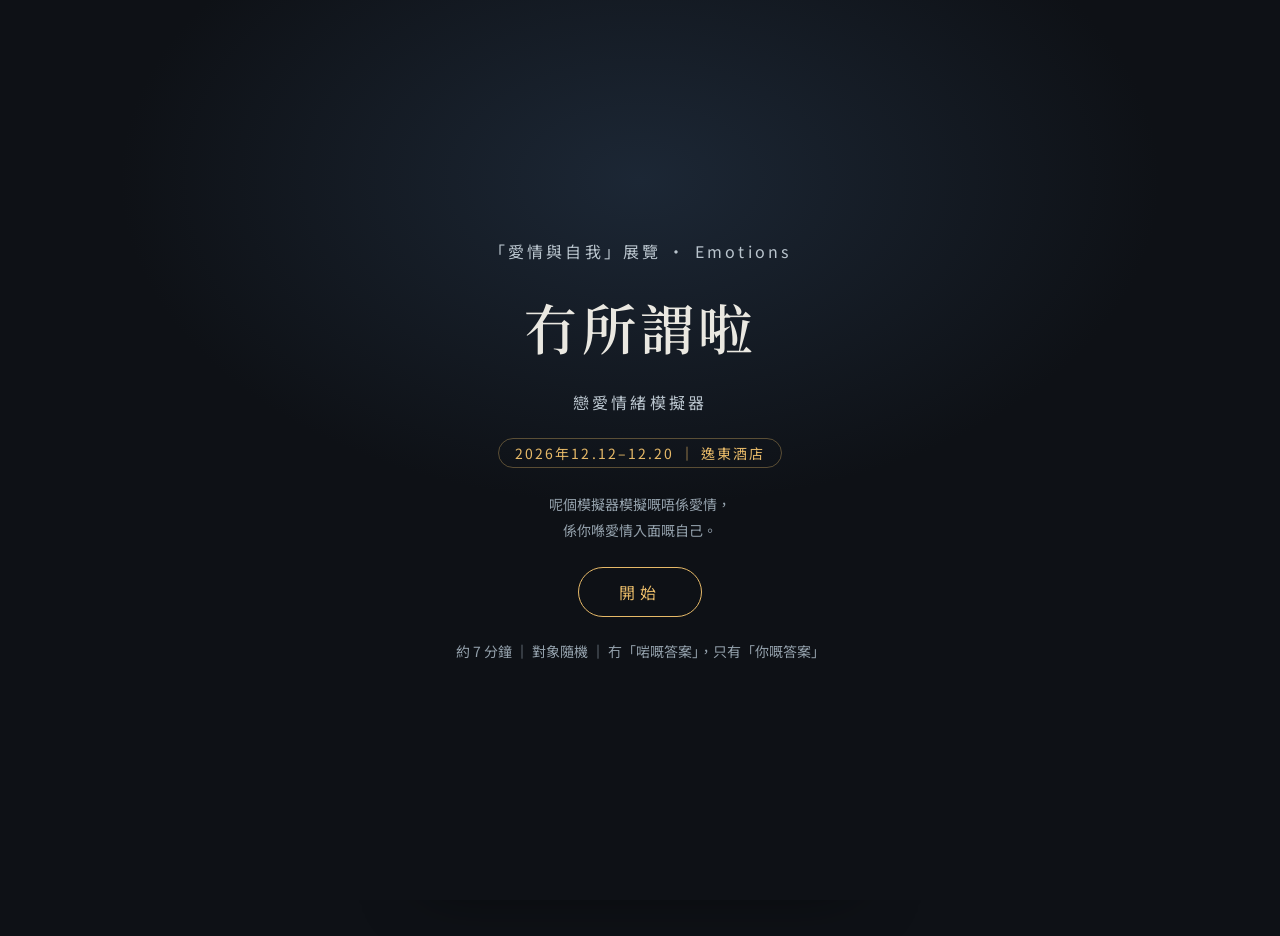
==== index.html @ e7c65af8 "Add files via upload" ====
<!doctype html>
<html lang="zh-HK">
<head>
<meta charset="utf-8">
<meta name="viewport" content="width=device-width, initial-scale=1, viewport-fit=cover">
<meta name="theme-color" content="#0e1116">
<title>冇所謂啦 — 戀愛情緒模擬器</title>

<!-- 字體：Noto Sans HK（對白）+ Noto Serif HK（旁白） -->
<link rel="preconnect" href="https://fonts.googleapis.com">
<link rel="preconnect" href="https://fonts.gstatic.com" crossorigin>
<link href="https://fonts.googleapis.com/css2?family=Noto+Sans+HK:wght@300;400;500;700&family=Noto+Serif+HK:wght@400;600&display=swap" rel="stylesheet">

<style>
/* ============================================================
   第一部分：CSS（負責個樣）
   你想改色、改字體、改泡疹形狀，全部喺呢度。
   ============================================================ */

/* --- 設計代幣：一次過定義全站顏色/字級/間距 --- */
:root{
  /* 深夜香港配色 */
  --color-bg:#0e1116;            /* 頁面最底色（深夜） */
  --color-surface:#151a20;       /* 背景一層 */
  --color-bubble-l:#1e252d;      /* 對方（左）訊息泡 */
  --color-bubble-r:#1f5045;      /* 你（右）訊息泡 */
  --color-text:#eae8e1;          /* 主文字色 */
  --color-text-muted:#93a0ab;     /* 次要文字 */
  --color-nar:#b9c4cd;           /* 旁白色（霧藍） */
  --color-accent:#e6b968;        /* 強調色（晚霞金） */
  --color-divider:#2a323b;

  /* 字級（流動式，手機桌面都啱用）
     注意：clamp() 入面嘅 + 號前後必須有空格，唔係成句會失效！ */
  --text-xs:clamp(0.75rem, 0.7rem + 0.25vw, 0.875rem);
  --text-sm:clamp(0.875rem, 0.8rem + 0.35vw, 1rem);
  --text-base:clamp(1rem, 0.95rem + 0.25vw, 1.125rem);
  --text-lg:clamp(1.125rem, 1rem + 0.75vw, 1.5rem);
  --text-xl:clamp(1.5rem, 1.2rem + 1.25vw, 2.25rem);

  /* 間距（4px系統） */
  --space-1:0.25rem;--space-2:0.5rem;--space-3:0.75rem;--space-4:1rem;
  --space-5:1.25rem;--space-6:1.5rem;--space-8:2rem;--space-10:2.5rem;--space-12:3rem;

  --radius-md:0.5rem;
  --radius-lg:0.75rem;
  --radius-bubble:1.1rem;

  --font-body:'Noto Sans HK','PingFang HK','Microsoft JhengHei',sans-serif;
  --font-nar:'Noto Serif HK','PingFang HK',serif;
}

/* --- 基礎 reset --- */
*,*::before,*::after{box-sizing:border-box;margin:0;padding:0}
html{-webkit-text-size-adjust:100%;text-size-adjust:none;-webkit-font-smoothing:antialiased}
body{
  min-height:100dvh;
  font-family:var(--font-body);
  font-size:var(--text-base);
  color:var(--color-text);
  background:
    radial-gradient(1200px 600px at 50% -10%, #1a2230 0%, transparent 60%),
    var(--color-bg);
}
button{font:inherit;color:inherit;background:none;border:none;cursor:pointer}
:focus-visible{outline:2px solid var(--color-accent);outline-offset:3px;border-radius:4px}
@media (prefers-reduced-motion:reduce){
  *,*::before,*::after{animation-duration:.01ms!important;transition-duration:.01ms!important}
}

/* --- 手機框：手機直上一個chat app嘅感覺，桌面就中間一個「電話」 --- */
#app{
  max-width:430px;margin:0 auto;
  height:100dvh;               /* 固定高度：令對話區自己scroll，唔係成個頁面長 */
  display:flex;flex-direction:column;
  background:var(--color-surface);
}
@media (min-width:520px){
  #app{
    height:92dvh;margin:4dvh auto;border-radius:var(--radius-lg);
    overflow:hidden;box-shadow:0 24px 60px rgba(0,0,0,.5);
    border:1px solid var(--color-divider);
  }
}

/* --- 頂部 bar --- */
#chat-header{
  display:flex;align-items:center;gap:var(--space-3);
  padding:var(--space-3) var(--space-4);
  background:rgba(14,17,22,.85);backdrop-filter:blur(8px);
  border-bottom:1px solid var(--color-divider);
  position:sticky;top:0;z-index:5;
}
#avatar{
  width:38px;height:38px;border-radius:50%;
  background:linear-gradient(135deg,#2a3f55,#1f5045);
  display:flex;align-items:center;justify-content:center;
  font-weight:700;color:var(--color-accent);font-size:var(--text-sm);
}
#who{display:flex;flex-direction:column;line-height:1.3}
#who .name{font-weight:500;font-size:var(--text-sm)}
#who .status{font-size:var(--text-xs);color:var(--color-text-muted)}

/* --- 對話區 --- */
#stage{
  flex:1;min-height:0;   /* min-height:0 係關鍵：俾 flex 子元素真正縮細 + 內部scroll */
  overflow-y:auto;padding:var(--space-4) var(--space-3) var(--space-8);
  display:flex;flex-direction:column;gap:var(--space-3);
  scroll-behavior:smooth;
}

/* 旁白（襯線體、置中、霧藍色） */
.nar{
  font-family:var(--font-nar);
  color:var(--color-nar);
  text-align:center;
  max-width:34ch;margin-inline:auto;
  font-size:var(--text-base);
  line-height:1.9;
  animation:fadeIn .5s ease both;
}
.nar.big{font-size:var(--text-lg);color:var(--color-text);font-weight:600}
.nar.feel{color:var(--color-accent);font-size:var(--text-sm)}

/* 【系統】提示框 */
.sysprompt{
  align-self:center;text-align:center;
  font-size:var(--text-xs);color:var(--color-accent);
  border:1px solid color-mix(in oklab,var(--color-accent) 35%,transparent);
  border-radius:999px;padding:var(--space-1) var(--space-4);
  animation:fadeIn .4s ease both;
}

/* 訊息泡 */
.msg{display:flex;flex-direction:column;max-width:78%;animation:popIn .35s ease both}
.msg.L{align-self:flex-start}
.msg.R{align-self:flex-end;align-items:flex-end}
.msg .name{font-size:var(--text-xs);color:var(--color-text-muted);margin:0 var(--space-2) var(--space-1)}
.msg .bubble{
  padding:var(--space-2) var(--space-3);
  border-radius:var(--radius-bubble);
  font-size:var(--text-base);line-height:1.7;
  white-space:pre-wrap;word-break:break-word;
}
.msg.L .bubble{background:var(--color-bubble-l);border-bottom-left-radius:4px}
.msg.R .bubble{background:var(--color-bubble-r);border-bottom-right-radius:4px}
.msg .meta{font-size:var(--text-xs);color:var(--color-text-muted);margin-top:var(--space-1);padding:0 var(--space-1)}

/* 「輸入中…」動畫（真嘅 <span>，唔係 div） */
.typing{display:flex;gap:5px;padding:var(--space-3) var(--space-4)}
.typing span{width:7px;height:7px;border-radius:50%;background:var(--color-text-muted);animation:blink 1.2s infinite;display:inline-block}
.typing span:nth-child(2){animation-delay:.2s}
.typing span:nth-child(3){animation-delay:.4s}

/* 天氣小徽章 */
.chip{
  align-self:center;display:flex;align-items:center;gap:var(--space-2);
  font-size:var(--text-xs);color:var(--color-text-muted);
  background:rgba(255,255,255,.04);border:1px solid var(--color-divider);
  padding:var(--space-1) var(--space-3);border-radius:999px;
  animation:fadeIn .5s ease both;
}

/* --- 選項按鈕區 --- */
#choicebox{padding:var(--space-3) var(--space-3) calc(var(--space-4) + env(safe-area-inset-bottom));display:flex;flex-direction:column;gap:var(--space-2)}
#choicebox:empty{padding:0}
.opt{
  text-align:left;
  padding:var(--space-3) var(--space-4);
  background:var(--color-surface);
  border:1px solid var(--color-divider);
  border-radius:var(--radius-md);
  font-size:var(--text-sm);line-height:1.6;
  transition:border-color .18s ease,transform .18s ease,background .18s ease;
  animation:fadeIn .35s ease both;
}
.opt:hover{border-color:var(--color-accent);background:rgba(230,185,104,.06)}
.opt:active{transform:scale(.985)}

/* --- 開場畫面 --- */
#title{
  position:fixed;inset:0;z-index:20;
  display:flex;flex-direction:column;align-items:center;justify-content:center;
  gap:var(--space-6);text-align:center;
  background:
    radial-gradient(800px 500px at 50% 20%, #1c2735 0%, transparent 65%),
    var(--color-bg);
  padding:var(--space-8);
  animation:fadeIn .8s ease both;
}
#title h1{
  font-family:var(--font-nar);font-weight:600;
  font-size:clamp(2.2rem,10vw,3.4rem);
  letter-spacing:.08em;color:var(--color-text);
}
#title .sub{color:var(--color-nar);font-size:var(--text-sm);letter-spacing:.2em}
#title .credit{color:var(--color-text-muted);font-size:var(--text-xs);max-width:30ch;line-height:1.8}
#start-btn{
  padding:var(--space-3) var(--space-10);
  border:1px solid var(--color-accent);color:var(--color-accent);
  border-radius:999px;font-size:var(--text-sm);letter-spacing:.3em;
  transition:background .18s ease,color .18s ease;
}
#start-btn:hover{background:var(--color-accent);color:#141009}
#title .hint{color:var(--color-text-muted);font-size:var(--text-xs)}
#title .expo-tag{
  color:var(--color-accent);font-size:var(--text-xs);letter-spacing:.15em;
  border:1px solid color-mix(in oklab,var(--color-accent) 35%,transparent);
  border-radius:999px;padding:var(--space-1) var(--space-4);
}

/* --- 天氣報告畫面 --- */
#report{
  position:fixed;inset:0;z-index:20;overflow-y:auto;
  display:flex;flex-direction:column;align-items:center;
  gap:var(--space-6);text-align:center;padding:var(--space-8) var(--space-6);
  background:
    radial-gradient(700px 500px at 50% 0%, #22303f 0%, transparent 70%),
    var(--color-bg);
  animation:fadeIn .8s ease both;
}
/* 用 margin:auto 做置中：內容細過螢幕時置中，大過螢幕時正常咁scroll（唔會裁頂） */
#report::before,#report::after{content:'';margin-block:auto;flex:0 0 0;}
#report h2{font-family:var(--font-nar);font-size:var(--text-lg);color:var(--color-text);font-weight:600}
#report .grid{display:flex;flex-wrap:wrap;justify-content:center;gap:var(--space-3);max-width:340px}
.wcard{
  display:flex;flex-direction:column;align-items:center;gap:var(--space-1);
  border:1px solid var(--color-divider);border-radius:var(--radius-md);
  padding:var(--space-4) var(--space-6);min-width:130px;
  background:rgba(255,255,255,.03);
}
.wcard .icon{font-size:1.8rem}
.wcard .n{font-family:var(--font-nar);font-size:var(--text-xl);color:var(--color-text)}
.wcard .lab{font-size:var(--text-xs);color:var(--color-text-muted)}
#report .summary{font-family:var(--font-nar);color:var(--color-nar);font-size:var(--text-base);max-width:30ch;line-height:2}
#report .summary .lyric{color:var(--color-accent)}
#report .summary .song{color:var(--color-text-muted);font-size:var(--text-sm);margin-left:var(--space-2);white-space:nowrap}
#report .expo{
  border-top:1px solid var(--color-divider);padding-top:var(--space-4);
  color:var(--color-nar);font-size:var(--text-sm);line-height:2;max-width:32ch;
}
#report .fine{font-size:var(--text-xs);color:var(--color-text-muted);max-width:34ch;line-height:1.8}
#report .row{display:flex;gap:var(--space-3);flex-wrap:wrap;justify-content:center}
#report button{
  padding:var(--space-2) var(--space-6);border-radius:999px;
  border:1px solid var(--color-divider);color:var(--color-text-muted);font-size:var(--text-sm);
  transition:color .18s ease,border-color .18s ease;
}
#report button:hover{color:var(--color-accent);border-color:var(--color-accent)}

/* --- Kay 主題（隨機角色：灰藍+白） --- */
body.kay{
  --color-bg:#0f151d;
  --color-surface:#151d28;
  --color-bubble-l:#1e2937;
  --color-bubble-r:#2f4d6b;
  --color-text:#eef2f7;
  --color-text-muted:#9fb0c0;
  --color-nar:#c5d2e0;
  --color-accent:#9cc4e4;
  --color-divider:#2a3646;
  background:
    radial-gradient(1200px 600px at 50% -10%, #1b2a3e 0%, transparent 60%),
    var(--color-bg);
}
body.kay #chat-header{background:rgba(15,21,29,.85)}
body.kay #avatar{background:linear-gradient(135deg,#33465e,#2f4d6b)}
body.kay .opt:hover{border-color:var(--color-accent);background:rgba(156,196,228,.08)}
body.kay #report{
  background:
    radial-gradient(700px 500px at 50% 0%, #22334a 0%, transparent 70%),
    var(--color-bg);
}
/* Kay 嘅角色總結句：放喺歌詞前 */
#report .summary .kayline{display:block;color:var(--color-nar);margin-bottom:var(--space-2)}


/* Carlos：桃紅 × 黑色，僅在抽中 Carlos 時套用 */
body.carlos{
  --color-bg:#080509;--color-surface:#100a11;
  --color-bubble-l:#381126;--color-bubble-r:#b91e70;
  --color-text:#fff1f8;--color-text-muted:#c89cb4;
  --color-nar:#efb3d1;--color-accent:#ff4da6;
  --color-divider:#4b2039;
  background:radial-gradient(900px 600px at 50% -15%,#4c1232 0%,transparent 65%),#080509;
}
body.carlos #chat-header{background:rgba(13,5,12,.92)}
body.carlos #avatar{background:linear-gradient(135deg,#ff65b8,#7b1048);color:#fff}
body.carlos .opt:hover{border-color:#ff4da6;background:rgba(255,77,166,.12)}
body.carlos #report{background:radial-gradient(700px 500px at 50% 0%,#3a0e29 0%,transparent 70%),#080509}

/* --- 動畫 keyframes --- */
@keyframes fadeIn{from{opacity:0;transform:translateY(6px)}to{opacity:1;transform:none}}
@keyframes popIn{from{opacity:0;transform:translateY(10px) scale(.98)}to{opacity:1;transform:none}}
@keyframes blink{0%,80%,100%{opacity:.25}40%{opacity:1}}
</style>
</head>
<body>

<!-- ============================================================
     第二部分：HTML（頁面骨幹）
     得三個主要元素：頂bar、對話區、選項區。
     之後所有嘢（對白、旁白、選項）都係由 JS 動態加落去。
     ============================================================ -->
<div id="app">
  <header id="chat-header">
    <div id="avatar">C</div>
    <div id="who">
      <span class="name" id="h-name">阿Chak</span>
      <span class="status" id="h-status">上線</span>
    </div>
  </header>
  <main id="stage"></main>
  <div id="choicebox"></div>
</div>

<!-- 開場畫面 -->
<div id="title">
  <div class="sub">「愛情與自我」展覽 · Emotions</div>
  <h1>冇所謂啦</h1>
  <div class="sub">戀愛情緒模擬器</div>
  <div class="expo-tag">2026年12.12–12.20 ｜ 逸東酒店</div>
  <p class="credit">呢個模擬器模擬嘅唔係愛情，<br>係你喺愛情入面嘅自己。</p>
  <button id="start-btn">開始</button>
  <div class="hint">約 7 分鐘 ｜ 對象隨機 ｜ 冇「啱嘅答案」，只有「你嘅答案」</div>
</div>

<script>
/* ============================================================
   第三部分：JavaScript（成個遊戲嘅引擎同劇本）

   想睇明個結構，記住三樣嘢：
   1. 狀態（state）—— 記低你嘅選擇同天氣
   2. 小工具（nar / msg / pick …）—— 負責顯示對白同收集選擇
   3. 角色資料（CHARS）+ 章節函數 —— 阿Chak / Kay / Carlos 三套劇本，
      開波嗰陣隨機抽一個（#kay / #chak / #carlos 可以強制指定，方便測試示範）
   ============================================================ */

/* ---------- 1. 狀態：全遊戲記憶 ---------- */
const state = {
  weather:{ sun:0, fog:0, storm:0, damp:0 }, // 晴/霧/雷/潮
  ch2_reply:null,   // 第2章你覆咗咩（第4章回調用）
  ch2_feel:null,    // 第2章你嘅感受（第4章回調用）
  ch2_send:null,    // 第2章你實際send咗嗰句（第4章原句重播）
  ch4_reply:null,   // 第4章你揀咗刪定send（Kay結局A有條件句）
  ending:null,
};

/* ---------- 2. 角色 ---------- */
const CHARS = {

/* ===== 阿Chak（主線 v1.3）===== */
chak:{
  key:'chak', name:'阿Chak', avatar:'C', theme:null, status:'上線',
  ch0:{
    card:[
      '阿Chak，27，Programmer，住深水埗。',
      '朋友介紹識，傾開先發現大家聽開同一隊band。',
      '已讀不回大師 —— 但會記得你三個禮拜前講過、你自己都唔記得咗嘅小事。',
    ],
  },
  ch1:{
    sys:'23:47 · 第一章',
    scene:['你啱啱沖完涼，攤喺床上面。手機震咗一下。','佢今晚主動send嘢嚟，已經係意料之外。'],
    opener:'你今日點呀？',
    feels:[
      {t:'攰到散：返足九個鐘，老細臨放工先嚟料',v:1},
      {t:'嬲到癲：屋企人嘅事，諗起仲嬲',v:2},
      {t:'個心空空：講唔出點解，就係好寂寞',v:3},
      {t:'其實幾好',v:4},
    ],
    feelName:['攰到散','嬲到癲','個心空空','其實幾好'],
    truth:[
      '其實今日好攰，唔係嗰種瞓一覺就會好返嘅攰',
      '今日嬲到癲，屋企嘅事，而家諗起仲嬲',
      '講唔出點解，就係覺得好寂寞',
      '其實今日幾好，啱啱先醒起要話你知',
    ],
    replies:[
      {t:'講真',v:1},
      {t:'「ok啦 😅」',v:2,send:'ok啦 😅'},
      {t:'「你先啦？你今日點？」',v:3,send:'你先啦？你今日點？'},
      {t:'（react一個emoji）',v:4,send:'😂'},
    ],
    b1:{
      pre:['（阿Chak 輸入中…… 停咗。再輸入中。）','一分鐘後，你手機響 —— 係佢打電話嚟。'],
      phone:['喂？……你把聲好似好攰。','喂？咩事呀？','喂？屋企冇事啩？','喂？咁就好啦，哈哈。'],
      post:['傾咗二十分鐘，冇咩重點。','但你嗰晚瞓得好好。'],
    },
    b2:{
      reply:'ok就好 😊',
      ok:['你冇講大話，只係講得簡單。','有啲嘢唔使長篇大論。'],
      bad:['佢真係信咗。或者假裝信咗。','你分唔出。可能佢都分唔出。'],
    },
    b3:{
      reply:'今日返咗一日工，冇咩特別。你呢？',
      nars:['佢講佢今日嘅嘢，你一路聽。','對話好自然地一直繼續，傾到瞓覺。','只係今晚你自己嗰部份，暫時未講。'],
    },
    b4:{
      reply:'😂😂',
      ok:['你哋簡簡單單咁完咗一日。幾好。'],
      bad:['之後冇再講嘢。','你望住嗰三個笑到喊嘅emoji，唔知點解，有啲失落。'],
    },
  },
  ch2:{
    sys:'一個禮拜後 · 星期六 · 第二章',
    scene:['你哋約咗15:00深水埗出口等。','行下，食下，佢話想帶你去嗰間佢由中學食到而家嘅車仔麵。','14:02。你半個鐘前先執完樣。手機震。'],
    opener:'唔好意思……今日真係去唔到，公司爆咗單大事要留低救火 😔 對唔住',
    feels:[
      {t:'好失望：你期待咗成個禮拜',v:1},
      {t:'鬆一口氣：你其實唔知點解，可能驚真人見面冇嘢傾',v:2},
      {t:'嬲：次次都係咁',v:3},
      {t:'唔sure：分唔清自己咩感覺',v:4},
    ],
    feelName:['好失望','鬆一口氣','嬲','唔sure'],
    truth:[
      '我其實有啲失望。唔係嬲你，係我真係好想見你。',
      '其實我都唔係好想去。我驚真人見面冇嘢傾。',
      '我嬲。唔係嬲你，係嬲啲安排次次都係咁。',
      '我唔知自己想唔想去。但我想話你知，而唔係扮冇事。',
    ],
    replies:[
      {t:'「冇所謂啦 😊 下次先」',v:1,send:'冇所謂啦 😊 下次先'},
      {t:'「發生咩事呀？嚴唔嚴重？」',v:2,send:'發生咩事呀？嚴唔嚴重？'},
      {t:'講出你心入面嗰句',v:3},
      {t:'「咁不如聽日？我聽日得」',v:4,send:'咁不如聽日？我聽日得'},
    ],
    b1:{
      msg:'OK 😅 下次補返',
      pre:['你覆咗個👍。'],
      f2:['對你嚟講，呢句唔係大話 —— 你真係覺得OK。','你哋就咁樣完咗一日。'],
      f4:['你唔知自己想唔想去，所以「冇所謂」講得特別順。'],
      f3:['你覆咗個👍，然後閂咗個chat。','你嘅嬲，連一個字都冇講出口。'],
      f1:['成個下晝你對住天花板，個心有啲空。','佢唔知你失望。','因為你冇講。'],
    },
    b2:{
      pre:['（已讀。兩分鐘後先回。）'],
      msg:'……唔算大事，救緊。今日真係對唔住。',
      post:['你feel到呢句嘢有啲唔完整。','但你揀咗唔追問。'],
      f1:['你嘅失望，留喺你自己度。'],
      f2:['就咁過咗一日。你冇講嘅嘢，你自己知就得。'],
    },
    b3:{
      perFeel:[
        {pre:['（已讀。）','一分鐘。五分鐘。十五分鐘。'],msgs:['對唔住。我都想見你。'],post:['呢十五分鐘好長，但至少嗰句嘢係真嘅。']},
        {pre:['（已讀。）'],msgs:['……多謝你講真話。下次想去先去，唔使勉強。'],post:['原來講咗出口，係咁嘅感覺。']},
        {pre:['（已讀。）'],msgs:['對唔住。我知我嘅時間好難夾。'],post:['你嘅嬲有咗出口。佢接住咗。']},
        {pre:['（已讀。）'],msgs:['唔使即刻決定嘅。想去先去。'],post:['「唔知」講咗出口，都算係一種講真話。']},
      ],
    },
    b4:{
      msg:'好呀聽日！',
      nars:['回得好快。快到你懷疑佢係咪一早諗定今日走唔到。','你想問，但最後冇問。'],
    },
  },
  ch3:{
    sys:'三個禮拜後 · 星期三 23:15 · 第三章',
    scene:['你哋見咗兩次面。','第二次，你哋去咗西環海旁。傾得好地地。佢送你入閘嗰下，捉住咗你手踭，又鬆開。','之後嗰個禮拜，佢回覆由「即刻」變返做「三個鐘」。','星期三，23:15。手機震。'],
    opener:'有樣嘢想講好耐。我覺得我哋咁樣相處好舒服。不如……唔使咁快定義我哋係咩關係，ok ma？',
    feels:[
      {t:'心寒：你想要嘅唔係咁',v:1},
      {t:'舒服：唔使交戲，啱啱好',v:2},
      {t:'混亂：你想要啲咩，你自己都唔知',v:3},
      {t:'解脫：終於有人講咗出口',v:4},
    ],
    feelName:['心寒','舒服','混亂','解脫'],
    want:[
      '我唔係好想要「唔定義」。我想要嘅係認真、清清楚楚嗰種。',
      '我都覺得咁樣比較舒服。不過想話你知：舒服，唔代表我唔重視。',
      '我仲未諗清楚自己想要咩。但我想同你一齊慢慢諗。',
      '多謝你講咗出口。我其實都覺得咁樣啱啱好。',
    ],
    replies:[
      {t:'「ok呀 😊」',v:1,send:'ok呀 😊'},
      {t:'講出你想要咩',v:2},
      {t:'「俾我諗一諗，聽日覆你」',v:3,send:'俾我諗一諗，聽日覆你'},
      {t:'「你講咩呀 😂 我邊有諗過呢啲」',v:4,send:'你講咩呀 😂 我邊有諗過呢啲'},
    ],
    b1:{
      msg:'😊😊',
      ok:['你哋繼續「咁樣」。','而家有咗共識：唔定義，唔代表唔重視。'],
      bad:['就咁完咗個topic。你哋繼續「咁樣」——','只係你嗰邊嘅答案，同你心入面嗰個，未必係同一個。'],
    },
    b2:{
      pre:'（輸入中…… 停咗。又輸入中。又停咗。）',
      perFeel:[
        {msgs:['我驚我俾唔到你想要嘅嘢。','但好彩你肯同我講。'],post:['呢句嘢未必代表有下文，但佢係真嘅。']},
        {msgs:['我都係。舒服，但唔代表隨便。'],post:['你哋講嘅係同一個意思，只不過呢次講咗出口。']},
        {msgs:['好呀，慢慢嚟，唔急。'],post:['「未諗清楚」講咗出口，原來唔使尷尬。']},
        {msgs:['😊 咁我放心。'],post:['兩個人都想咁樣。講咗出口，先知。']},
      ],
    },
    b3:{
      msg:'好，慢慢諗，唔急。',
      nars:['你諗咗成個禮拜。','有一日你可能會發現：','你諗緊嘅，唔止係佢。'],
    },
    b4:{
      msg:'😂 好啦好啦',
      pre:'然後佢轉咗話題。',
      ok:['你笑住咁講，因為你真係唔想呢個topic繼續落去。','佢get到。'],
      bad:['個topic就咁跳咗。','你哋心照。'],
    },
  },
  ch4:{
    intro:['你係阿Chak。','返返去嗰個星期六。14:02。','俾你睇下，你嗰日冇講出口嘅嘢。'],
    truth:[
      '公司冇爆單大事。',
      '係阿嫲朝早入咗醫院。你朝九晚十一，醫院同公司兩邊走。',
      '你唔想話佢知。親人嘅嘢，一講就要解釋、就要俾人擔心。',
      '你打：「對唔住今日去唔到」。打咗，睇下，del咗。打咗，又del咗。',
      '你最後send咗「公司爆咗單大嘅」。',
      '因為工作嘅藉口，最唔使解釋。',
    ],
    replay:{
      r1:['你望住「冇所謂啦 😊」呢四隻字。','你鬆一口氣 —— 佢冇嬲。','但你又有一種古怪嘅空虛：','原來你咁辛苦，都可以「冇所謂」。'],
      r2:['你望住「發生咩事呀？」','你打咗「阿嫲入咗醫院」。望咗一陣。del咗。','你覆「唔算大事」。'],
      r3:[
        ['你望住「我真係好想見你」。','你喺醫院走廊企咗好耐。','呢句嘢，係你成個禮拜入面，','唯一一個令你唔覺得攰嘅嘢。'],
        ['你望住「我都唔係好想去」。','你鬆一口氣 —— 佢冇嬲你咁諗。','你仲有啲慚愧：原來佢都驚。'],
        ['你望住「我嬲」。','你唔係嬲佢嬲到而家。','係嬲自己，點解要用工作做藉口。'],
        ['你望住「我唔知自己想唔想去」。','原來一句「唔知」，','都可以俾人咁大空間。'],
      ],
      r4:['你望住「不如聽日？」','你諗：未知聽日阿嫲掂唔掂。','你覆「好呀」。','然後開始諗，聽日點樣再講一次大話。'],
    },
    backSys:'【而家，返返嚟。你仍然係阿Chak。今晚】',
    tonight:[
      '阿嫲情況穩定咗。你望住同佢個chat，打咗一行字：「嗰日……唔係公司嘅事。」',
      '你個手指停咗喺send上面。',
      '知道你有苦衷，唔代表佢之前嘅失望唔成立；',
      '亦都唔代表，佢一定要繼續。',
      '呢個係佢會面對嘅嘢。但你揀幾多，係你嘅事。',
      '（呢個選擇唔計入你嘅天氣報告，只係一面鏡）',
    ],
    choices:[
      {t:'Del咗佢：「佢唔使知道。而家唔使。」',v:1},
      {t:'Send咗：「嗰日唔係公司嘅事。遲啲話你知。」',v:2,send:'嗰日唔係公司嘅事。遲啲話你知。'},
      {t:'Send咗：「嗰日係我阿嫲入咗醫院。我而家喺醫院走廊等緊。」',v:3,send:'嗰日係我阿嫲入咗醫院。我而家喺醫院走廊等緊。'},
    ],
    d1:['你鎖屏。','你冇講嘅嘢唔會消失，佢會喺度等。','等你下一日、下一個月，或者下一次繃唔住嗰日。'],
    d2:{pre:['你send咗。','好快後悔，但又有一種輕咗嘅感覺。','「遲啲話你知」呢五隻字，係你今日講過最真嘅一句。'],msg:'唔急。你OK嗎？',post:['你望住呢三隻字，唔知點解，眼濕濕。']},
    d3:{pre:['你send咗。然後閉埋眼等。'],msg:'而家好返啲未？',post:['冇質問，冇「點解你頭先呃我」。','你哋就咁，由呢句嘢開始，講返嗰一日。']},
  },
  ch5:{
    sys:'一個月後 · 中環碼頭 · 傍晚 · 最終章',
    scene:['佢約你出嚟「傾下嘢」。','海風好大。佢望住隻船，唔係望住你。'],
    choices:[
      {t:'「我想試下認真一齊。唔係因為啱啱好，係因為我想。」',v:'A',send:'我想試下認真一齊。唔係因為啱啱好，係因為我想。'},
      {t:'「我想要嘅相處節奏，同你而家可以俾嘅唔同。我想喺呢度停。」',v:'B',send:'我想要嘅相處節奏，同你而家可以俾嘅唔同。我想喺呢度停。'},
      {t:'「而家咁樣幾好。」',v:'C',send:'而家咁樣幾好。'},
      {t:'「我暫時唔想開始一段關係，想留返啲時間俾自己。」',v:'D',send:'我暫時唔想開始一段關係，想留返啲時間俾自己。'},
    ],
    endings:{
      A:{msgs:['……我都想。','你知唔知，你頭先嗰句，係我識你以嚟，聽過你最真嘅一句。'],nars:['拍拖唔係童話。','係兩個唔識講嘢嘅人，慢慢學識講。','你哋一齊嘅第一個月已經有交嗌 —— 為咗「你頭先點解已讀不回」。','但呢一次，你哋講嘅，全部係真話。']},
      B:{nars:['你喺碼頭望住佢行遠。','唔係每段相遇都要有結局。','有啲人出現，係為咗話你知：你想被人點樣對待。','手機震，係friend問你去唔去唱K。','你覆：「去。」','雨停咗。']},
      C:{nars:['你哋繼續「咁樣」。','呢個係你哋兩個都OK嘅答案 —— 至少，今晚係。','有啲關係唔使即刻有結論。','佢會停留幾耐，冇人知，包括你。']},
      D:{nars:['你一個人搭咗程天星小輪。','對岸啲燈好靚。你影咗張相，冇send俾任何人。','就咁save喺相簿。','你發現你冇後悔。','唔開始，都可以係一個完整嘅答案。']},
    },
  },
  reportExtra:null,
},

/* ===== Kay（隨機角色：過度解讀型空服員）===== */
kay:{
  key:'kay', name:'Kay', avatar:'K', theme:'kay', status:'上線',
  ch0:{
    card:[
      'Kay，28，空姐。',
      'Online嘅時候有message就一定秒覆 —— 但你一個「ok」，佢可以諗半個鐘，驚自己係咪講錯嘢。',
      '佢嘅生活係不停咁 Landing 同 Take off。',
      '你嘅身邊，係佢唯一想降落嘅地方。',
    ],
  },
  ch1:{
    sys:'23:47 · 第一章',
    scene:['你啱啱沖完涼，攤喺床度。手機震咗一下。佢而家喺台北 Layover。'],
    opener:'你今日點呀？（我啱啱先到酒店 🏨 你唔使即刻覆㗎，早啲唞）',
    feels:[
      {t:'攰到散：由朝企到黑，老細臨收工先嚟搵嘢搞',v:1},
      {t:'嬲到癲：屋企人又係咁，講極都唔聽，諗起都火起',v:2},
      {t:'個心好空：講唔出點解，就係覺得好寂寞',v:3},
      {t:'其實幾好',v:4},
    ],
    feelName:['攰到散','嬲到癲','個心好空','其實幾好'],
    truth:[
      '其實今日好攰，唔係嗰種瞓一覺就好返嘅攰',
      '今日嬲到癲，屋企嘅事，而家諗起仲嬲',
      '講唔出點解，今日個心好似空咗一塊咁',
      '其實今日幾好，啱啱先諗起要話你知',
    ],
    replies:[
      {t:'講真',v:1},
      {t:'「ok 啦 😅」',v:2,send:'ok 啦 😅'},
      {t:'「你先啦？飛台北攰唔攰？」',v:3,send:'你先啦？飛台北攰唔攰？'},
      {t:'（send一個emoji）',v:4,send:'😂'},
    ],
    b1:{
      pre:['（佢輸入中…… 停咗。再輸入中。）','一分鐘後，你手機響 —— 係佢打嚟。'],
      phone:'喂，聽你把聲就知你唔妥……',
      post:[],
    },
    b2:{
      pre:['佢見到嗰個「😅」會諗好耐，','輸入中又消失，最後只敢回 ——'],
      reply:'Ok 就好 😊',
      ok:['你冇講大話。簡單，都幾好。'],
      bad:['你知佢諗咗好耐先覆呢三隻字 —— 佢可能唔想overthink你隻「😅」，所以寧願信。','你嘅「唔OK」，冇人知。'],
    },
    b3:{
      nars:['佢會講台北夜市、講啲客幾難頂。你一路聽。','佢嘅世界咁大，你嘅「今日」，暫時未講。'],
    },
    b4:{
      reply:'😂😂 早啲唞',
      ok:['你冇講大話。簡單，都幾好。'],
      bad:['之後冇再講嘢。','你望住嗰三個emoji，有啲失落 —— 佢連你「唔OK」，都當你OK。'],
    },
  },
  ch2:{
    sys:'一個禮拜後 · 星期六 · 第二章',
    scene:['你哋約咗 15:00。難得佢有個「grounded 嘅 weekend」—— 唔使飛。','你已經換好衫，準備出門。'],
    opener:'對唔住呀……台北呢邊班機 Delay 咗，我仲喺機場等緊，今晚趕唔返嚟見你 😔 真係好對唔住。',
    feels:[
      {t:'好失望：期待咗成個禮拜，連衫都襯好晒',v:1},
      {t:'鬆一口氣：其實今日狀態麻麻，唔見反而仲放鬆',v:2},
      {t:'嬲：已經唔係第一次，佢份工好似大過天',v:3},
      {t:'唔sure：慣咗，已經唔知自己仲有冇感覺',v:4},
    ],
    feelName:['好失望','鬆一口氣','嬲','唔sure'],
    truth:[
      '我其實有啲失望。唔係嬲你，係我真係好想見你。',
      '其實我都唔係好想出街。或者係天意，等大家唞下。',
      '我係有啲嬲。唔係嬲 Delay，係嬲次次都係咁，好似永遠等唔到你咁。',
      '我唔知點反應。好似已經習慣咗被放飛機咁。',
    ],
    replies:[
      {t:'「冇所謂啦 😊 下次先」',v:1,send:'冇所謂啦 😊 下次先'},
      {t:'「發生咩事呀？嚴唔嚴重？」',v:2,send:'發生咩事呀？嚴唔嚴重？'},
      {t:'講出你心入面嗰句',v:3},
      {t:'「咁聽日呢？我聽日都得」',v:4,send:'咁聽日呢？我聽日都得'},
    ],
    b1:{
      msg:'下次補返你 😊',
      pre:['佢會覺得你真係「冇所謂」。','心入面反而會 overthink：「佢係咪已經唔在乎我？」'],
      /* Kay版：呢個分支四個感受都係【霧+1】——照角色劇本 */
    },
    b2:{
      pre:['（已讀。兩分鐘後先回。）'],
      msg:'……唔算大事，delay啫。',
      post:['你覺得有啲事情發生。','但你揀咗唔追問。'],
    },
    b3:{
      pre:['（已讀。好耐。）'],
      msg:'對唔住，我都好想見你。我而家喺候機室，望住張我地合照好想喊。',
      post:['呢句嘢遲到，但真。'],
    },
    b4:{
      msg:'好呀聽日！我landing就嚟。',
      nars:[],
    },
  },
  ch3:{
    sys:'三個禮拜後 · 星期三深夜 · 第三章',
    scene:['你哋見多咗兩次面。','星期三深夜，佢啱啱飛完長途返香港。','手機震。'],
    opener:'我諗咗好耐。我成日飛，你嘅goodnight我成日要隔成日先覆到。我驚你覺得我好似網友咁……我又唔知你做緊乜。不如……我哋繼續做朋友？',
    feels:[
      {t:'心傷：你想要嘅唔係咁，覺得佢想玩玩下，或者想退縮',v:1},
      {t:'舒服：唔使交戲，咁樣啱啱好',v:2},
      {t:'混亂：唔知佢係想放棄，定係想保護呢段關係',v:3},
      {t:'解脫：終於有人講咗出口',v:4},
    ],
    feelName:['心傷','舒服','混亂','解脫'],
    want:[
      '我唔係好想要「做朋友」。我想要嘅係戀人嗰種。如果係可以俾機會我，幾難夾我都會試。',
      '我都覺得咁樣最舒服。',
      '我仲未諗清楚自己想要咩。但我唔想就咁停喺度。',
      '多謝你講咗出口。其實我都覺得咁樣最好。',
    ],
    replies:[
      {t:'「ok呀 😊」',v:1,send:'ok呀 😊'},
      {t:'講出你想要咩',v:2},
      {t:'「俾我諗一諗，聽日覆你」',v:3,send:'俾我諗一諗，聽日覆你'},
      {t:'「你講咩呀 😂 我邊有諗過呢啲」',v:4,send:'你講咩呀 😂 我邊有諗過呢啲'},
    ],
    b1:{
      msg:'😊',
      ok:['你哋繼續「咁樣」。','唔定義，唔代表唔重視。'],
      bad:['就咁完咗個topic。你哋繼續「咁樣」——','只係你嗰邊嘅答案，同你心入面嗰個，未必係同一個。'],
    },
    b2:{
      pre:'（輸入中…… 停咗。又輸入中。又停咗。）',
      msg:'……多謝你講真話。你唔係網友。你係我landing嘅原因。',
      post:['呢句嘢唔完美。但係真。'],
    },
    b3:{
      msg:'好，慢慢諗，唔急。',
      nars:[],
    },
    b4:{
      msg:'😂 好啦好啦',
      ok:[],
      bad:[],
    },
  },
  ch4:{
    intro:['而家，掉返轉。你係 Kay。','返返去嗰個星期六。','俾你睇下，你嗰日冇講出口嘅嘢。','台北桃園機場。'],
    truth:[
      '班機真係 Delay 咗，但你冇講嘅係——',
      '嗰日你喺機場廁所喊咗好耐。',
      '唔係因為 Delay，係因為你覺得好無力。',
      '你喺飛機上面照顧咗幾百個人，但落咗機，你連想見一個人都做唔到。',
      '你驚佢會覺得你煩，所以你覆咗句「對唔住」。',
    ],
    replay:{
      r1:['你望住「冇所謂啦 😊」。','你鬆一口氣 —— 佢冇嬲。','然後你諗：我喊緊，都覆「下次補返你 😊」。','原來我連自己嘅失落，都排喺佢嘅情緒後面。'],
      r2:['你望住「發生咩事呀？」','你打「我喺酒店房喊」。望咗一陣。del咗。','你覆「冇事，delay啫」。'],
      r3:null,
      r4:['你望住「不如聽日？」','你覆「好呀，我landing就嚟」。','然後你開始諗：聽日見面嗰陣，點樣先唔會一見到佢就喊出嚟。'],
    },
    backSys:'【而家，返返嚟。你仍然係Kay。今晚】',
    tonight:[
      '你望住同佢個 chat，打咗一行字：「嗰日我其實喺機場喊咗好耐，我覺得自己好似冇咗根咁。」',
      '你個手指停咗喺 send 上面。',
      '你係全機最好笑容嘅空服 —— 但「唔開心」呢三隻字，冇降落嘅地方。',
      '（呢個選擇唔計入你嘅天氣報告，只係一面鏡）',
    ],
    choices:[
      {t:'Del 咗佢：「唔好俾壓力人，自己消化啦。」',v:1},
      {t:'Send 咗：「嗰晚唔係因為 delay。遲啲話你知。」',v:2,send:'嗰晚唔係因為 delay。遲啲話你知。'},
      {t:'Send 咗：「嗰晚我喺酒店房喊。唔係 delay。係我突然諗起，我以爲我已經習慣一直漂泊，但原來我仲會期待有一個可以一落地就接住我嘅人。」',v:3,send:'嗰晚我喺酒店房喊。唔係 delay。係我突然諗起，我以爲我已經習慣一直漂泊，但原來我仲會期待有一個可以一落地就接住我嘅人。'},
    ],
    d1:['你鎖屏。','你冇講嘅嘢唔會消失，佢會喺度等。','等你下一個layover，下一次再爆煲嗰晚。'],
    d2:{pre:['你send咗。'],msg:'唔急。你OK嗎？',post:['你望住呢三隻字，唔知點解，個心一直狂跳。']},
    d3:{pre:['你send咗。然後閉埋眼等。'],msg:'而家好返啲未？',post:['冇質問，冇「點解你頭先收我線」。','你哋就咁，由呢句嘢開始，講返嗰一晚。']},
  },
  ch5:{
    sys:'一個月後 · 中環碼頭 · 傍晚 · 最終章',
    scene:['佢約你出嚟「傾下嘢」。','佢今日冇飛，特登調咗更見你。','海風好大。佢望住隻船，唔係望住你。'],
    choices:[
      {t:'「我想試下認真一齊。雖然你成日飛，但我願意等。」',v:'A',send:'我想試下認真一齊。雖然你成日飛，但我願意等。'},
      {t:'「我發現我接受唔到呢種節奏。我想停喺度。」',v:'B',send:'我發現我接受唔到呢種節奏。我想停喺度。'},
      {t:'「而家咁樣幾好。」',v:'C',send:'而家咁樣幾好。'},
      {t:'「我都係想留返啲時間俾自己。」',v:'D',send:'我都係想留返啲時間俾自己。'},
    ],
    endings:{
      A:{msgs:['……我都想。仲有 —— 我每次landing，第一個通知嘅，永遠都想係你。'],nars:['拍拖唔係童話。','係兩個唔識講嘢嘅人，慢慢學識講。','你哋一齊嘅第一個月，佢喺一萬米高空學識咗一句嘢：','「我唔OK。」','落咗地，講俾你聽。']},
      B:{nars:['你喺碼頭望住佢行遠。','唔係每段相遇都要有結局。','有啲人出現，係為咗話你知：你想成為人哋降落嘅地方，都要識得自己起飛。','手機震，係佢喺機場send嘅：「起飛喇。照顧自己 🌏」','雨停咗。']},
      C:{nars:['你哋繼續「咁樣」。','唔係冇諗過將來，係你哋講明咗：而家仲未需要答案。','佢繼續飛，你繼續等佢landing。有日你哋可能會再傾。','有啲關係唔使即刻有結論。呢個係你哋兩個都揀咗嘅答案。']},
      D:{nars:['你一個人搭咗程天星小輪。','對岸啲燈好靚。你影咗張相，冇send俾任何人。','就咁save喺相簿。','你發現你冇後悔。','唔開始，都可以係一個完整嘅答案。']},
    },
    /* 結局A條件句：如果你第4章揀咗Del咗 */
    aCond:'（佢講呢句嘅時候，佢唔知你收埋過嘢。你自己知。）',
    reminder:'（記住：理解佢嘅苦衷，唔等於你有責任承受失約，或者繼續呢段關係。）',
  },
  reportExtra:{
    storm:'你以為專業嘅微笑可以解決一切，但其實你心入面嗰場雨，一直都冇停過。',
    fog:'你哋之間隔住咗成萬呎高空嘅雲層。如果你唔講真話，佢永遠都降落唔到喺你心入面。',
    sun:'原來最遠嘅距離唔係台北同香港，而係我企喺你面前，但你唔敢講你唔開心。',
  },
},
/* ===== Carlos（補償型金融男）===== */
carlos:{"key": "carlos", "name": "Carlos", "avatar": "L", "theme": "carlos", "status": "Online", "ch0": {"card": ["Carlos，29，金融，中環人。", "Schedule 排到密麻麻 —— 但你隨口提過一次嘅餐廳，佢記到而家。", "唔識示愛。但識 book 枱、識 call 車、識安排晒一切。"]}, "ch1": {"sys": "23:47 · 第一章", "scene": ["你啱沖完涼，攤喺床度。手機震咗一下。", "Carlos send 嘢嚟 —— 你成日都諗，佢點解可以咁好，自己好似冇點被佢需要過。"], "opener": "你鍾唔鍾意我 lunchtime 買俾你嗰杯 strawberry matcha latte？我見你 ig like 咗好多間。btw 我 book 咗聽日晚餐——你上禮拜話想試嗰間 😏", "feels": [{"t": "攰到散：返足九個鐘，加埋同事陰啲陰啲俾說話自己聽", "v": 1}, {"t": "嬲到癲：又同屋企人嘈，諗起仲嬲", "v": 2}, {"t": "個心空空：明明身邊有家人朋友，但都覺得好孤獨", "v": 3}, {"t": "其實幾好", "v": 4}], "feelName": ["攰到散", "嬲到癲", "個心空空", "其實幾好"], "truth": ["其實今日好攰，唔係嗰種瞓一覺就好返嘅攰", "今日嬲到癲，屋企嘅事，而家諗起仲嬲", "講唔出點解，但今日個心好空……", "今日係遇到好多好事嘅一日，啱啱先打算話你知！"], "replies": [{"t": "講真", "v": 1}, {"t": "「ok 啦 ~~」", "v": 2, "send": "ok 啦 ~~"}, {"t": "「你先啦？你今日點啊？攰唔攰啊？」", "v": 3, "send": "你先啦？你今日點啊？攰唔攰啊？"}, {"t": "（send 一個可愛 sticker）", "v": 4, "send": "🥰"}], "b1": {"pre": ["（佢輸入中…… 停咗。再輸入中。）"], "phone": ["咁今晚早啲休息啦，聽日我安排好晒。", "屋企嘅事真係難搞……你想講我聽。", "我唔知點幫你，但我喺度。", "咁就好！聽日晚餐見。"], "post": ["佢努力想回應你，但總係習慣先諗點樣幫你搞掂。"]}, "b2": {"reply": "ok 就夠。聽日見 😘", "ok": ["你冇講大話。簡單，都幾好。"], "bad": ["佢真係信咗。或者信咗佢想信嗰部分。", "你嘅「唔 OK」，冇人知。"]}, "b3": {"reply": "今日都係客、會議、個市，忙到暈。你呢？", "nars": ["佢講佢中環嘅一日：客、會議、個市。你一路聽。", "佢問返「你呢？」嘅時候，你已經覺得眼瞓。", "你嗰 part，暫時未講。"]}, "b4": {"reply": "😘😘 See u tmr", "ok": ["簡單，都幾好。"], "bad": ["之後冇再講嘢。你望住個 chat，有啲失落 —— 佢連你「唔 OK」都當你 OK。"]}}, "ch2": {"sys": "一個禮拜後 · 星期六 · 第二章", "scene": ["你哋約咗 19:00 —— 佢 book 咗嗰間「你話想試」嘅餐廳。", "18:02。手機震。"], "opener": "對唔住……client 個飯局真係甩唔到身 😔 唔好意思", "afterOpener": ["五分鐘後，門鐘響。", "係佢訂嘅外賣 —— 係你之前上網見到有人推介嗰間小店，仲有張手寫卡片：「聽日補返。」", "你嘅失落，被一份外賣截住咗。", "或者 —— 被推遲咗。"], "feels": [{"t": "好失望：你期待咗成個禮拜", "v": 1}, {"t": "鬆一口氣：你其實唔知點解，可能驚真人見面唔知點開口傾 deep 啲", "v": 2}, {"t": "嬲：次次都係咁，物質根本彌補唔到", "v": 3}, {"t": "唔 sure：分唔清自己咩感覺", "v": 4}], "feelName": ["好失望", "鬆一口氣", "嬲", "唔 sure"], "truth": ["我其實有啲唔開心。唔係嬲你，只係我真係好想見你。不過你忙先啦！", "其實我都唔係一定要去。我驚真人見面冇嘢傾。", "你忙先啦！就係唔知點解次次都係咁，我覺得我哋離得好遠。", "Ummm…好啦，再覆返你。"], "replies": [{"t": "「冇所謂啦 😊 下次先，記得忙完要休息啊！」", "v": 1, "send": "冇所謂啦 😊 下次先，記得忙完要休息啊！"}, {"t": "「發生咩事呀？嚴唔嚴重？」", "v": 2, "send": "發生咩事呀？嚴唔嚴重？"}, {"t": "講出你心入面嗰句", "v": 3}, {"t": "「咁聽日見？」", "v": 4, "send": "咁聽日見？"}], "b1": {"msg": "OK 😅 聽日補返你", "pre": [], "f2": ["你真係覺得 OK。"], "f4": ["你唔知自己想唔想去，所以「好啦」講得格外順。"], "f3": ["物質根本彌補唔到，但你冇講出口。"], "f1": ["你一個人食嗰份外賣。佢唔知你失望 —— 佢以為外賣送到＝處理咗。"]}, "b2": {"pre": ["（已讀。兩分鐘後先回。）"], "msg": "……唔算大事。聽日再補返場 date 俾你。", "post": ["你嗅到呢句嘢有啲唔完整。", "但你揀咗唔追問 —— 佢都「補償」咗，追落去好似好唔識做。"]}, "b3": {"pre": ["（已讀。好耐。）"], "msg": "……對唔住。我都想見你。唔係用外賣嗰種。", "post": ["呢句嘢冇秒覆，但係真心話。"]}, "b4": {"msg": "好呀聽日！", "nars": ["覆得好快。快到你懷疑佢係咪一早諗定今日會甩底。"]}}, "ch3": {"sys": "三個禮拜後 · 星期三 23:15 · 第三章", "scene": ["你哋見咗兩次面。", "第二次，佢安排晒成個下晝 —— 你一次都冇拎過個銀包出嚟。", "但你開始發現：你唔知佢「今日點呀」嘅答案。", "星期三，23:15。手機震。"], "opener": "有樣嘢想講。我發現自己應承你嘅事好似越嚟越做唔好。但我真係想繼續見你、同你一齊開心。不如……我哋分開先？我唔想見到你失望。", "feels": [{"t": "煩憂：你想要嘅唔係咁，點解依段關係會變成咁", "v": 1}, {"t": "舒服：唔使交戲，啱啱好", "v": 2}, {"t": "混亂：你想要啲咩，你自己都唔知", "v": 3}, {"t": "解脫：終於有人講咗出口", "v": 4}], "feelName": ["煩憂", "舒服", "混亂", "解脫"], "want": ["其實我唔需要你喺呢段關係一直顧慮我…我想要嘅係我哋兩個都因為彼此而變得幸福。", "分開…分開都好。不過想話你知，分開，唔代表我有討厭過你。", "我唔想…點解…我唔知啊…可唔可以見多一次面先再決定？", "多謝你講咗出口。我其實都覺得咁樣比較好。"], "replies": [{"t": "「ok 呀 😊」", "v": 1, "send": "ok 呀 😊"}, {"t": "講出你想要咩", "v": 2}, {"t": "「俾我諗一諗，聽日覆你」", "v": 3, "send": "俾我諗一諗，聽日覆你"}, {"t": "「你講咩呀 😂 你係咪 OT O 到傻咗」", "v": 4, "send": "你講咩呀 😂 你係咪 OT O 到傻咗"}], "b1": {"msg": "😊", "ok": ["你哋分開咗，但偶爾諗起對方都會問候彼此，分享有趣嘅小事。"], "bad": ["就咁默認結束咗依段關係。", "只係你嗰邊嘅答案，同你心入面嗰個，未必係同一個。"]}, "b2": {"pre": "（輸入中…… 停咗。又輸入中。又停咗。）", "msg": "……好。我盡量試吓。", "post": ["「盡量」唔係「好」。", "但由佢願意嘗試，已經行前咗一大步。"]}, "b3": {"msg": "好，慢慢諗，唔急。", "nars": []}, "b4": {"msg": "Okok, all the best!", "ok": [], "bad": []}}, "ch4": {"intro": ["而家，掉返轉。你係 Carlos。", "返返去嗰個星期六。", "俾你睇下，你嗰日冇講出口嘅嘢。"], "truth": ["公司冇 client 飯局。", "係你朝早交嘅 report 出咗大錯，俾上頭當住成條 team 鬧咗十五分鐘。", "你入行五年，冇試過咁「唔掂」。", "你唔想話佢知。你由細到大都係咁：唔掂嘅嘢，自己執返掂，唔可以俾人見到。", "你打「對唔住今晚去唔到，公司有啲事」。打咗，睇下，del 咗。又打，又 del 咗。", "你最後 send 咗「client 飯局」—— 工作嘅藉口，最唔使解釋。", "然後你即刻訂咗外賣送上佢度。", "因為除咗「安排好一切」，你唔識點表達內心。"], "replay": {"r1": ["你望住「冇所謂啦 😊」。", "你鬆一口氣 —— 佢冇嬲。", "然後你諗：原來我「唔掂」，都可以被一份外賣帶過。"], "r2": ["你望住「發生咩事呀？」", "你打「report 出錯，俾人鏟到上天花板」。望咗一陣。刪咗。", "你覆「唔算大件事」。"], "r3": [["你望住對方坦白嘅失望，第一次覺得外賣唔可以代替一個解釋。"], ["原來佢都驚見面，你開始明白彼此都有講唔出口嘅嘢。"], ["你望住佢話你哋離得好遠，唔知點樣先可以真正行近。"], ["佢話「再覆返你」，你唔敢追問。"]], "r4": ["你望住「咁聽日見？」", "你覆「好呀」。", "然後你開始諗：聽日之前，點樣收拾好心情。你好驚一見到佢就忍唔住，忍唔住俾佢知自己唔夠好。"]}, "backSys": "【而家，返返嚟。你仍然係 Carlos。今晚】", "tonight": ["你望住同佢個 chat，打咗一行字：「嗰晚……唔係 client 嘅事。」", "你個手指停咗喺 send 上面。", "你諗返起呢排嘅 book 枱、外賣、安排 —— 你第一次問自己：", "付出咁多，係愛佢，定係唔敢俾佢見到「唔掂」嘅你？", "（呢個選擇唔計入天氣報告，只係一面鏡）"], "choices": [{"t": "Del 咗佢：「佢唔使知道我依一面。我搞得掂。」", "v": 1}, {"t": "Send 咗：「嗰晚其實我冇去到個局。遲啲話你知。」", "v": 2, "send": "嗰晚其實我冇去到個局。遲啲話你知。"}, {"t": "Send 咗：「嗰晚我俾人鏟到上天花板。我驚你覺得我冇能力…」", "v": 3, "send": "嗰晚我俾人鏟到上天花板。我驚你覺得我冇能力…"}], "d1": ["你熄咗機。你冇講嘅嘢唔會消失，佢會一直積埋積埋。"], "d2": {"pre": ["你 send 咗。"], "msg": "唔急。你 OK 嗎？", "post": ["你望住呢三隻字，唔知點解，眼濕濕。"]}, "d3": {"pre": ["你 send 咗。"], "msg": "你 OK 嗎？…我唔係問緊你嗰單嘢。我係問緊你。", "post": ["冇質問，冇「點解你頭先呃我」。", "你哋就咁，由呢句嘢開始，講返嗰一晚。"]}}, "ch5": {"sys": "一個月後 · 中環碼頭 · 傍晚 · 最終章", "scene": ["佢約你出嚟「飲杯嘢」。", "海風好大。佢望住隻船，唔係望住你。"], "opening": ["我唔係想問你「我哋而家算咩」。", "我想知 —— 你想要啲咩？"], "choices": [{"t": "「我想你放低做完美男友嘅執念，我同你一齊唔係因為你處處周到，而係因為你係你。」", "v": "A", "send": "我想你放低做完美男友嘅執念，我同你一齊唔係因為你處處周到，而係因為你係你。"}, {"t": "「我想要兩個人坦誠相對，同你而家可以俾嘅唔同。我想喺呢度停。」", "v": "B", "send": "我想要兩個人坦誠相對，同你而家可以俾嘅唔同。我想喺呢度停。"}, {"t": "「我暫時唔想繼續經營關係，想留返啲時間俾自己。」", "v": "D", "send": "我暫時唔想繼續經營關係，想留返啲時間俾自己。"}], "endings": {"A": {"msgs": ["……我都想。多謝你，我……愛你。"], "nars": ["拍拖唔係童話。係兩個人慢慢磨合、了解對方、相信對方、接住對方。", "之後嘅一個月，你哋出少咗出去食，但多咗傾日常大小事，靜靜哋陪喺對方身邊。"]}, "B": {"nars": ["你喺碼頭望住佢行遠。", "唔係每段相遇都要有結局。", "有啲人出現，係為了話你知：你想要嘅唔止係「被安排好」。", "手機震，係佢 send 嘅最後一個 message：「近排雨季，記得帶遮。Take care.」", "你望住，笑咗一下。雨停咗。"]}, "D": {"nars": ["你一個人搭咗程天星小輪。", "對岸啲燈好靚。你影咗張相，冇 send 俾任何人。", "就咁 save 喺相簿。", "你發現你冇後悔。", "唔繼續，都可以係一個完整嘅答案。"]}}, "aCond": "（佢講呢句嘅時候，佢唔知你收埋過嘢。你自己知。）", "reminder": "（記住：理解佢嘅苦衷，唔等於你有責任承受失約，或者繼續呢段關係。）"}, "reportExtra": null},

};

let C = null; // 今次抽中嘅角色

/* ---------- 3. 小工具 ---------- */
const $  = s => document.querySelector(s);
const stage = $('#stage'), choicebox = $('#choicebox');
const sleep = ms => new Promise(r=>setTimeout(r,ms));
function scrollDown(){ stage.scrollTop = stage.scrollHeight; }
function el(cls){ const e=document.createElement('div'); e.className=cls; return e; }

/* 旁白（系統會自動等一陣，俾人睇完先） */
async function nar(text, cls=''){
  const d = el('nar '+cls); d.textContent = text;
  stage.append(d); scrollDown(); await sleep(600); return d;
}

/* 【系統】提示 */
async function sys(text){
  const d = el('sysprompt'); d.textContent = text;
  stage.append(d); scrollDown(); await sleep(500);
}

/* 對方「輸入中…」 */
async function typing(){
  const w = el('msg L');
  const t = el('typing');
  for(let i=0;i<3;i++){ const s=document.createElement('span'); t.append(s); }
  w.append(t); stage.append(w); scrollDown();
  await sleep(650 + Math.random()*550);
  w.remove();
}

/* 訊息泡：side='L'對方 / 'R'你；name可選（第4章用） */
async function msg(side, text, name=null){
  if(side==='L') await typing();
  else await sleep(250);
  const w = el('msg '+side);
  if(name){ const n=el('name'); n.textContent=name; w.append(n); }
  const b = el('bubble'); b.textContent = text; w.append(b);
  const m = el('meta'); m.textContent = timeNow(); w.append(m);
  stage.append(w); scrollDown(); await sleep(400);
}
function timeNow(){
  const d = new Date();
  return String(d.getHours()).padStart(2,'0')+':'+String(d.getMinutes()).padStart(2,'0');
}

/* 天氣徽章 + 記分 */
async function weather(kind){
  state.weather[kind]++;
  const label = {sun:'晴 +1',fog:'霧 +1',storm:'雷雨 +1',damp:'潮濕 +1'}[kind];
  const icon  = {sun:'☀️',fog:'🌫️',storm:'⛈️',damp:'💧'}[kind];
  const c = el('chip'); c.textContent = icon+' '+label;
  stage.append(c); scrollDown(); await sleep(700);
}

/* 選項：pick('問題',[{t:'按鈕字',v:'值',send:'真係send出去嘅字'}], {side:'L', name:'Kay（你）'})
   揀完會自動清空按鈕區，傳返個值俾你。
   side/name 係第4章用：扮佢嗰陣，你send嘅嘢要走左邊。 */
function pick(prompt, options, cfg={}){
  return new Promise(async resolve=>{
    if(prompt) await sys(prompt);
    for(const o of options){
      const b = document.createElement('button');
      b.className='opt'; b.textContent=o.t;
      b.onclick = async ()=>{
        choicebox.innerHTML='';
        if(o.send) await msg(cfg.side||'R', o.send, cfg.name||null);
        resolve(o.v);
      };
      choicebox.append(b);
    }
    scrollDown();
  });
}

/* 「繼續」掣：俾玩家自己控制閱讀節奏（章節之間用） */
function cont(label='繼續 →'){
  return new Promise(resolve=>{
    const b = document.createElement('button');
    b.className='opt cont'; b.textContent=label;
    b.onclick = ()=>{ b.remove(); resolve(); };
    choicebox.append(b); scrollDown();
  });
}

/* 頂部bar改名（第4章視角反轉用） */
function setHeader(name, status){
  $('#h-name').textContent = name;
  $('#h-status').textContent = status;
}

/* ---------- 4. 章節劇本 ----------
   每一章都係：旁白 → 對白 → 感受選擇 → 回應選擇 → 結果（按感受變）
   兩個角色共用同一套流程，字全部由 C（CHARS入面嘅角色）話事。
   --------------------------------------------------------------- */

async function ch0_intro(){
  await nar('前世五百次回眸，先換來今生嘅擦肩而過。','big');
  await nar('但之後嗰一切，唔係緣份。');
  await nar('係選擇。','big');
  await sleep(300);
  await sys('【佢係——】');
  for(const n of C.ch0.card) await nar(n);
  await sys('【由今晚開始，你哋嘅故事，由你揀】');
  await nar('記住：呢個遊戲冇「啱嘅答案」。');
  await nar('只有「你嘅答案」。');
}

async function ch1(){
  await sys(C.ch1.sys);
  for(const n of C.ch1.scene) await nar(n);
  await msg('L', C.ch1.opener);

  /* —— 感受選擇 —— */
  const feel = await pick('【今晚嘅你，其實——】', C.ch1.feels);
  await nar('（你心入面：'+C.ch1.feelName[feel-1]+'）','feel');

  /* —— 回應選擇：①「講真」嘅字會按你頭先嘅感受變 —— */
  const truth = C.ch1.truth[feel-1];
  const replies = C.ch1.replies.map(o => o.v===1 ? {...o, send:truth} : o);
  const reply = await pick('【你覆——】', replies);

  /* —— 結果（按感受分支） —— */
  const B = C.ch1;
  if(reply===1){
    for(const n of B.b1.pre) await nar(n);
    const ph = Array.isArray(B.b1.phone) ? B.b1.phone[feel-1] : B.b1.phone;
    await msg('L', ph);
    for(const n of B.b1.post) await nar(n);
    await weather('sun');
  }
  else if(reply===2){
    if(B.b2.pre) for(const n of B.b2.pre) await nar(n);
    await msg('L', B.b2.reply);
    if(feel===4){
      for(const n of B.b2.ok) await nar(n);
      await weather('sun');
    }else{
      for(const n of B.b2.bad) await nar(n);
      if(feel===2){ await weather('fog'); await weather('storm'); }
      else await weather('fog');
    }
  }
  else if(reply===3){
    if(B.b3.reply) await msg('L', B.b3.reply);
    for(const n of B.b3.nars) await nar(n);
    await weather('damp');
  }
  else{
    await msg('L', B.b4.reply);
    if(feel===4){
      for(const n of B.b4.ok) await nar(n);
      await weather('sun');
    }else{
      for(const n of B.b4.bad) await nar(n);
      await weather('fog');
    }
  }
}

async function ch2(){
  await sys(C.ch2.sys);
  for(const n of C.ch2.scene) await nar(n);
  await msg('L', C.ch2.opener);
  if(C.ch2.afterOpener){for(const n of C.ch2.afterOpener) await nar(n);}
  else {await nar('你望住個mon。');await nar('期待咗成個禮拜嘅嘢，原來可以一個訊息就冇咗。');}

  const feel = await pick('【呢一刻，你——】', C.ch2.feels);
  await nar('（你心入面：'+C.ch2.feelName[feel-1]+'）','feel');
  state.ch2_feel = feel; // 記低，第4章回調要用

  /* 「講真」嘅字會按你頭先嘅感受變 —— 咁先至真係「講出你自己嗰句」 */
  const truth2 = C.ch2.truth[feel-1];
  const opts = C.ch2.replies.map(o => ({...o, send: o.v===3 ? truth2 : o.send}));
  const reply = await pick('【你覆——】', opts);
  state.ch2_reply = reply;      // 記低，第4章要回調
  state.ch2_send = opts[reply-1].send; // 記低實際send咗嗰句，第4章原句重播

  /* —— 結果（按感受分支） —— */
  const B = C.ch2;
  if(reply===3){ /* 講出心入面嗰句 */
    if(B.b3.perFeel){ /* 阿Chak：按感受四個版本 */
      const b = B.b3.perFeel[feel-1];
      for(const n of b.pre) await nar(n);
      for(const m of b.msgs) await msg('L', m);
      for(const n of b.post) await nar(n);
    }else{ /* Kay：一句過 */
      for(const n of B.b3.pre) await nar(n);
      await msg('L', B.b3.msg);
      for(const n of B.b3.post) await nar(n);
    }
    await weather('sun');
  }
  else if(reply===1){ /* 「冇所謂啦」 */
    await msg('L', B.b1.msg);
    for(const n of B.b1.pre) await nar(n);
    if(C.key==='kay'){ /* Kay版：四個感受都係霧（照角色劇本） */
      await weather('fog');
    }
    else if(feel===2){
      for(const n of B.b1.f2) await nar(n);
      await weather('sun');
    }
    else if(feel===4){
      for(const n of B.b1.f4) await nar(n);
      await weather('damp');
    }
    else if(feel===3){
      for(const n of B.b1.f3) await nar(n);
      await weather('fog'); await weather('storm');
    }
    else{
      for(const n of B.b1.f1) await nar(n);
      await weather('fog');
    }
  }
  else if(reply===2){ /* 問發生咩事 */
    for(const n of B.b2.pre) await nar(n);
    await msg('L', B.b2.msg);
    for(const n of B.b2.post) await nar(n);
    if(feel===2){ if(B.b2.f2) for(const n of B.b2.f2) await nar(n); await weather('sun'); }
    else if(feel===4){ await weather('damp'); }
    else if(feel===3){ if(B.b2.f1) for(const n of B.b2.f1) await nar(n); await weather('fog'); await weather('storm'); }
    else{
      if(B.b2.f1) for(const n of B.b2.f1) await nar(n);
      await weather('fog');
    }
  }
  else{ /* 約第二次 */
    await msg('L', B.b4.msg);
    for(const n of B.b4.nars) await nar(n);
    if(feel===2){ await weather('sun'); }
    else if(feel===4){ await weather('damp'); }
    else if(feel===3){ await weather('fog'); await weather('storm'); }
    else{ await weather('fog'); }
  }
}

async function ch3(){
  await sys(C.ch3.sys);
  for(const n of C.ch3.scene) await nar(n);
  await msg('L', C.ch3.opener);

  const feel = await pick('【你望住呢句嘢——】', C.ch3.feels);
  await nar('（你心入面：'+C.ch3.feelName[feel-1]+'）','feel');

  /* 「講出你想要咩」同樣按感受變 —— 唔會叫你send一句唔係你心聲嘅嘢 */
  const want = C.ch3.want[feel-1];
  const opts = C.ch3.replies.map(o => ({...o, send: o.v===2 ? want : o.send}));
  const reply = await pick('【你覆——】', opts);

  const B = C.ch3;
  if(reply===1){
    await msg('L', B.b1.msg);
    if(feel===2){
      for(const n of B.b1.ok) await nar(n);
      await weather('sun');
    }else{
      for(const n of B.b1.bad) await nar(n);
      await weather('fog');
    }
  }
  else if(reply===2){
    await nar(B.b2.pre);
    if(B.b2.perFeel){ /* 阿Chak：按感受四個版本 */
      const b = B.b2.perFeel[feel-1];
      for(const m of b.msgs) await msg('L', m);
      for(const n of b.post) await nar(n);
    }else{ /* Kay：一句過 */
      await msg('L', B.b2.msg);
      for(const n of B.b2.post) await nar(n);
    }
    await weather('sun');
  }
  else if(reply===3){
    await msg('L', B.b3.msg);
    for(const n of B.b3.nars) await nar(n);
    await weather('damp');
  }
  else{
    await msg('L', B.b4.msg);
    if(B.b4.pre) await nar(B.b4.pre);
    if(feel===4){
      for(const n of B.b4.ok) await nar(n);
      await weather('sun');
    }else{
      for(const n of B.b4.bad) await nar(n);
      await weather('fog');
    }
  }
}

async function ch4(){
  await sys('視角反轉 · 第四章');
  setHeader(C.name+'（你）', '而家，你係'+C.name);
  await nar('而家，掉返轉。','big');
  for(const n of C.ch4.intro) await nar(n);
  await sleep(400);
  for(const n of C.ch4.truth) await nar(n);
  await sleep(400);

  await nar('然後，佢覆咗——');
  /* —— 回調：重播玩家第2章嘅實際send字（原句） —— */
  const r = state.ch2_reply;
  const f = state.ch2_feel;
  await msg('R', state.ch2_send, '佢');
  const RP = C.ch4.replay;
  if(r===1){ for(const n of RP.r1) await nar(n); }
  else if(r===2){ for(const n of RP.r2) await nar(n); }
  else if(r===3){
    if(RP.r3) for(const n of RP.r3[f-1]) await nar(n); /* 阿Chak：按感受嘅內心戲 */
  }
  else{ for(const n of RP.r4) await nar(n); }
  await sleep(400);

  await sys(C.ch4.backSys);
  for(const n of C.ch4.tonight) await nar(n);

  /* 扮佢：你send嘅嘢走左邊（L），姓名標示「XX（你）」 */
  const reply = await pick('【你——】', C.ch4.choices, {side:'L', name:C.name+'（你）'});
  state.ch4_reply = reply;

  if(reply===1){
    for(const n of C.ch4.d1) await nar(n);
  }else if(reply===2){
    for(const n of C.ch4.d2.pre) await nar(n);
    await msg('R', C.ch4.d2.msg, '佢');
    for(const n of C.ch4.d2.post) await nar(n);
  }else{
    for(const n of C.ch4.d3.pre) await nar(n);
    await msg('R', C.ch4.d3.msg, '佢');
    for(const n of C.ch4.d3.post) await nar(n);
  }
}

async function ch5(){
  await sys(C.ch5.sys);
  setHeader(C.name, C.status);
  for(const n of C.ch5.scene) await nar(n);
  for(const line of (C.ch5.opening || ['我唔係想問你「我哋算咩」。','我想知 —— 你想要啲咩？'])) await msg('L',line);
  await nar('你講出口嗰句，就係你嘅答案。');
  await nar(C.ch5.choices.length===3?'（三個結局，冇高低分。）':'（四個結局，冇高低分。）','feel');
  if(C.ch5.reminder) await nar(C.ch5.reminder,'feel');

  const ending = await pick('【你話——】', C.ch5.choices);
  state.ending = ending;
  await sleep(600);

  /* —— 統一結局格式：對方回覆（如有）→ 旁白 —— */
  const E = C.ch5.endings[ending];
  if(E.msgs){
    await nar('（輸入中……）');
    for(const m of E.msgs) await msg('L', m);
    if(C.ch5.aCond && ending==='A' && state.ch4_reply===1){
      await nar(C.ch5.aCond);
    }
  }
  for(const n of E.nars) await nar(n);
}

/* ---------- 5. 天氣報告 ----------
   v1.3：總結句加廣東歌歌詞；Kay版另有一句角色總結放喺歌詞前。
   注意：一次遊戲入面每種天氣最多記3次，所以「霧」嘅門檻係 ≥3（劇本寫嘅 ≥4 其實行唔到） */
function summaryParts(){
  const w = state.weather;
  if(w.storm>=2) return {kind:'storm',q:'過盡千帆皆不是', s:'《Sabrina之淚》', l:'一直收埋嘅情緒，無論對你，抑或對方，都係不吐，不快。'};
  if(w.fog>=3)   return {kind:'fog',  q:'浮浮沉浮浮沉沉', s:'《當兵的自我修養》', l:'你嘅天氣報告入面，霧多過晴。唔緊要 —— 霧，始終會散。'};
  if(w.sun>=3)   return {kind:'sun',  q:'真心經過試驗才知真的不會變', s:'《重回那天那地》', l:'放低心中防線，先會坦然講出可能會傷害對方嘅真話。'};
  if(w.damp>=3)  return {kind:'damp', q:'原來戀愛統統統統寫得太多，令我澄明而愛的很少', s:'《寫得太多》', l:'唔sure都係一種答案。唔係所有感覺都要即刻有結論。'};
  return {kind:'default', q:'無論陰晴，愛永遠存在。', s:'', l:'無需擔心佢會消失，無需懷疑自己，因為佢紮根於本能。'};
}

async function showReport(){
  await cont('睇你嘅情緒天氣報告 →');
  await sleep(300);
  const w = state.weather;
  const p = summaryParts();
  const extra = (C.reportExtra && C.reportExtra[p.kind]) || null; /* Kay：歌詞前嗰句 */
  const rep = document.createElement('div');
  rep.id='report';
  rep.innerHTML = `
    <h2>你嘅戀愛情緒天氣報告</h2>
    <div class="grid">
      <div class="wcard"><span class="icon">☀️</span><span class="n">${w.sun}</span><span class="lab">晴 · 講真話</span></div>
      <div class="wcard"><span class="icon">🌫️</span><span class="n">${w.fog}</span><span class="lab">霧 · 收埋</span></div>
      <div class="wcard"><span class="icon">⛈️</span><span class="n">${w.storm}</span><span class="lab">雷雨 · 嬲但冇出口</span></div>
      <div class="wcard"><span class="icon">💧</span><span class="n">${w.damp}</span><span class="lab">潮濕 · 唔sure</span></div>
    </div>
    <p class="summary">${extra?'<span class="kayline">'+extra+'</span>':''}<span class="lyric">${p.q}</span>${p.s ? '<span class="song">——' + p.s + '</span>' : ''}<br>${p.l}</p>
    <p class="fine">呢個係藝術體驗，唔係心理評估。<br>你嘅情緒，你自己先係專家。</p>
    <div class="expo">
      <p>而家，歡迎喺2026年12.12–12.20到訪逸東酒店。</p>
      <p>探索愛情同自我之間嘅關係。</p>
    </div>
    <div class="row">
      <button id="again-btn">再玩一次</button>
      <button id="copy-btn">複製總結</button>
    </div>`;
  document.body.append(rep);
  $('#again-btn').onclick = ()=>location.reload();
  $('#copy-btn').onclick = async ()=>{
    const p = summaryParts();
    const text = `【冇所謂啦】我嘅戀愛情緒天氣報告：晴×${w.sun} 霧×${w.fog} 雷×${w.storm} 潮×${w.damp} —— ${extra?extra+' ':''}${p.q}${p.s ? '（' + p.s + '）' : ''}${p.l}`;
    try{ await navigator.clipboard.writeText(text); $('#copy-btn').textContent='複製咗 ✓'; }
    catch{ $('#copy-btn').textContent='長按截圖分享啦'; }
  };
}

/* ---------- 6. 主流程：開波 ----------
   每章之間有「繼續」掣，節奏由玩家話事。
   角色隨機抽；用 #kay / #chak / #carlos 開波可以強制指定（測試/示範用）。 */
let started = false;
$('#start-btn').onclick = async ()=>{
  if(started) return; started = true; /* 防止撳兩下開咗兩局 */
  const hash = (location.hash||'').replace('#','').toLowerCase();
  C = CHARS[hash] || CHARS[Object.keys(CHARS)[Math.floor(Math.random()*Object.keys(CHARS).length)]];
  document.body.classList.toggle('kay', C.key==='kay'); /* Kay：灰藍+白主題 */
  document.body.classList.toggle('carlos', C.key==='carlos');
  $('#avatar').textContent = C.avatar;
  setHeader(C.name, C.status);
  $('#title').remove();
  await ch0_intro();
  await cont();
  await ch1();
  await cont();
  await ch2();
  await cont();
  await ch3();
  await cont();
  await ch4();
  await cont();
  await ch5();
  await showReport();
};

/* 開波前：如果 link 有 #kay / #chak / #carlos，標題畫面預先顯示嗰個角色 */
(()=>{
  const h=(location.hash||'').replace('#','').toLowerCase();
  const c=CHARS[h];
  if(c){
    document.body.classList.toggle('kay', c.key==='kay');
    document.body.classList.toggle('carlos', c.key==='carlos');
    $('#avatar').textContent=c.avatar;
    setHeader(c.name,c.status);
  }
})();
</script>
</body>
</html>
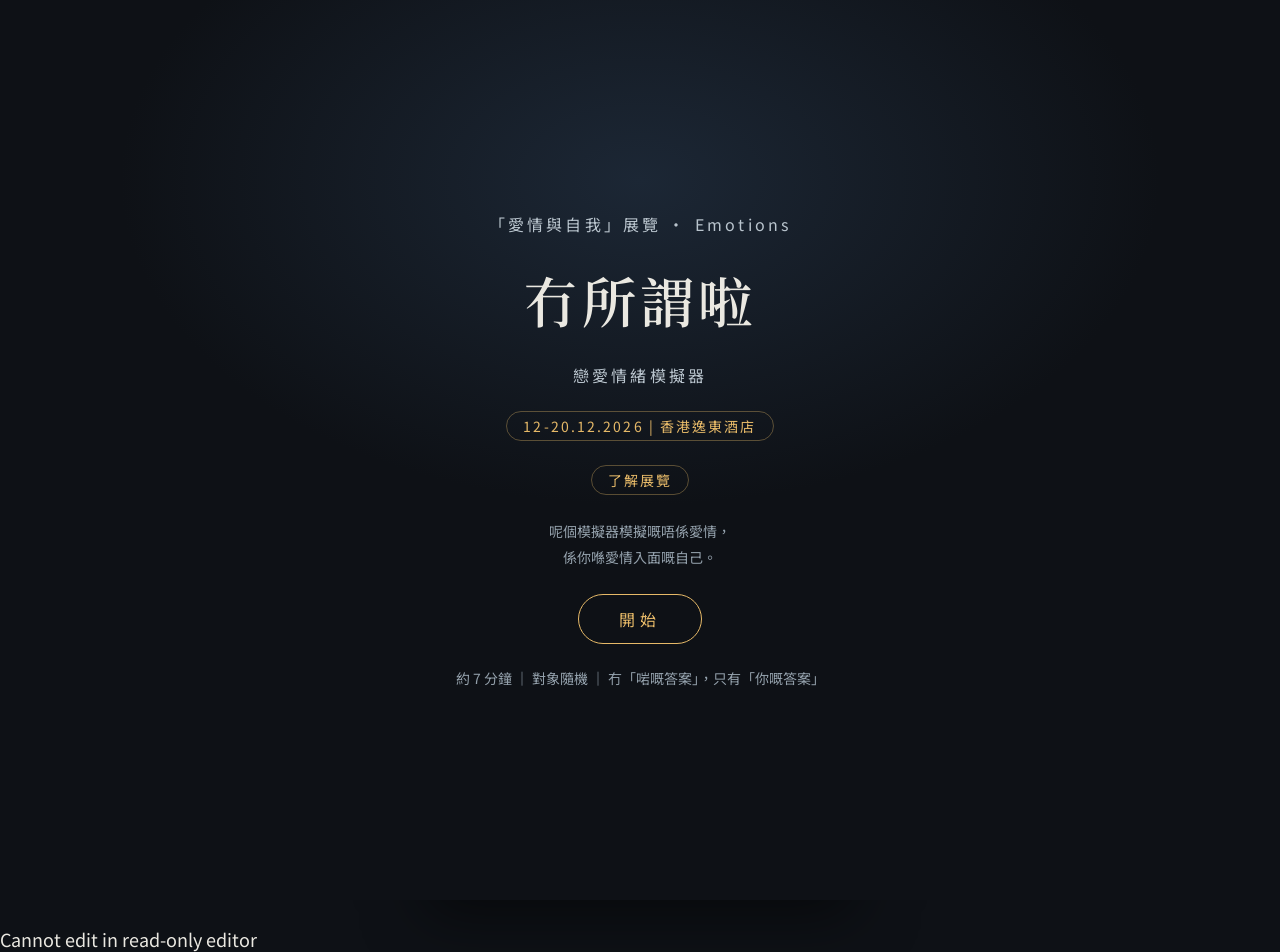
==== commit 99584a18: "Modify exhibition details and add link to Instagram Updated exhibition date format and added links." ====
--- a/index.html
+++ b/index.html
@@ -1,3 +1,5 @@
+index_source.txt
+
 <!doctype html>
 <html lang="zh-HK">
 <head>
@@ -208,6 +210,17 @@
   border:1px solid color-mix(in oklab,var(--color-accent) 35%,transparent);
   border-radius:999px;padding:var(--space-1) var(--space-4);
 }
+
+/* 展覽連結：開場同報告頁共用，跟隨角色主題色 */
+.expo-link{
+  display:inline-block;align-self:center;
+  color:var(--color-accent);font-size:var(--text-xs);letter-spacing:.15em;
+  border:1px solid color-mix(in oklab,var(--color-accent) 35%,transparent);
+  border-radius:999px;padding:var(--space-1) var(--space-4);
+  text-decoration:none;
+  transition:background .18s ease;
+}
+.expo-link:hover{background:color-mix(in oklab,var(--color-accent) 10%,transparent)}
 
 /* --- 天氣報告畫面 --- */
 #report{
@@ -319,7 +332,8 @@
   <div class="sub">「愛情與自我」展覽 · Emotions</div>
   <h1>冇所謂啦</h1>
   <div class="sub">戀愛情緒模擬器</div>
-  <div class="expo-tag">2026年12.12–12.20 ｜ 逸東酒店</div>
+  <div class="expo-tag">12-20.12.2026 | 香港逸東酒店</div>
+  <a class="expo-link" href="https://www.instagram.com/not_a.love.story/" target="_blank" rel="noopener noreferrer">了解展覽</a>
   <p class="credit">呢個模擬器模擬嘅唔係愛情，<br>係你喺愛情入面嘅自己。</p>
   <button id="start-btn">開始</button>
   <div class="hint">約 7 分鐘 ｜ 對象隨機 ｜ 冇「啱嘅答案」，只有「你嘅答案」</div>
@@ -1151,8 +1165,9 @@
     <p class="summary">${extra?'<span class="kayline">'+extra+'</span>':''}<span class="lyric">${p.q}</span>${p.s ? '<span class="song">——' + p.s + '</span>' : ''}<br>${p.l}</p>
     <p class="fine">呢個係藝術體驗，唔係心理評估。<br>你嘅情緒，你自己先係專家。</p>
     <div class="expo">
-      <p>而家，歡迎喺2026年12.12–12.20到訪逸東酒店。</p>
+      <p>而家，歡迎喺12-20.12.2026到訪香港逸東酒店。</p>
       <p>探索愛情同自我之間嘅關係。</p>
+      <a class="expo-link" href="https://www.instagram.com/not_a.love.story/" target="_blank" rel="noopener noreferrer">了解展覽</a>
     </div>
     <div class="row">
       <button id="again-btn">再玩一次</button>
@@ -1209,3 +1224,4 @@
 </script>
 </body>
 </html>
+Cannot edit in read-only editor
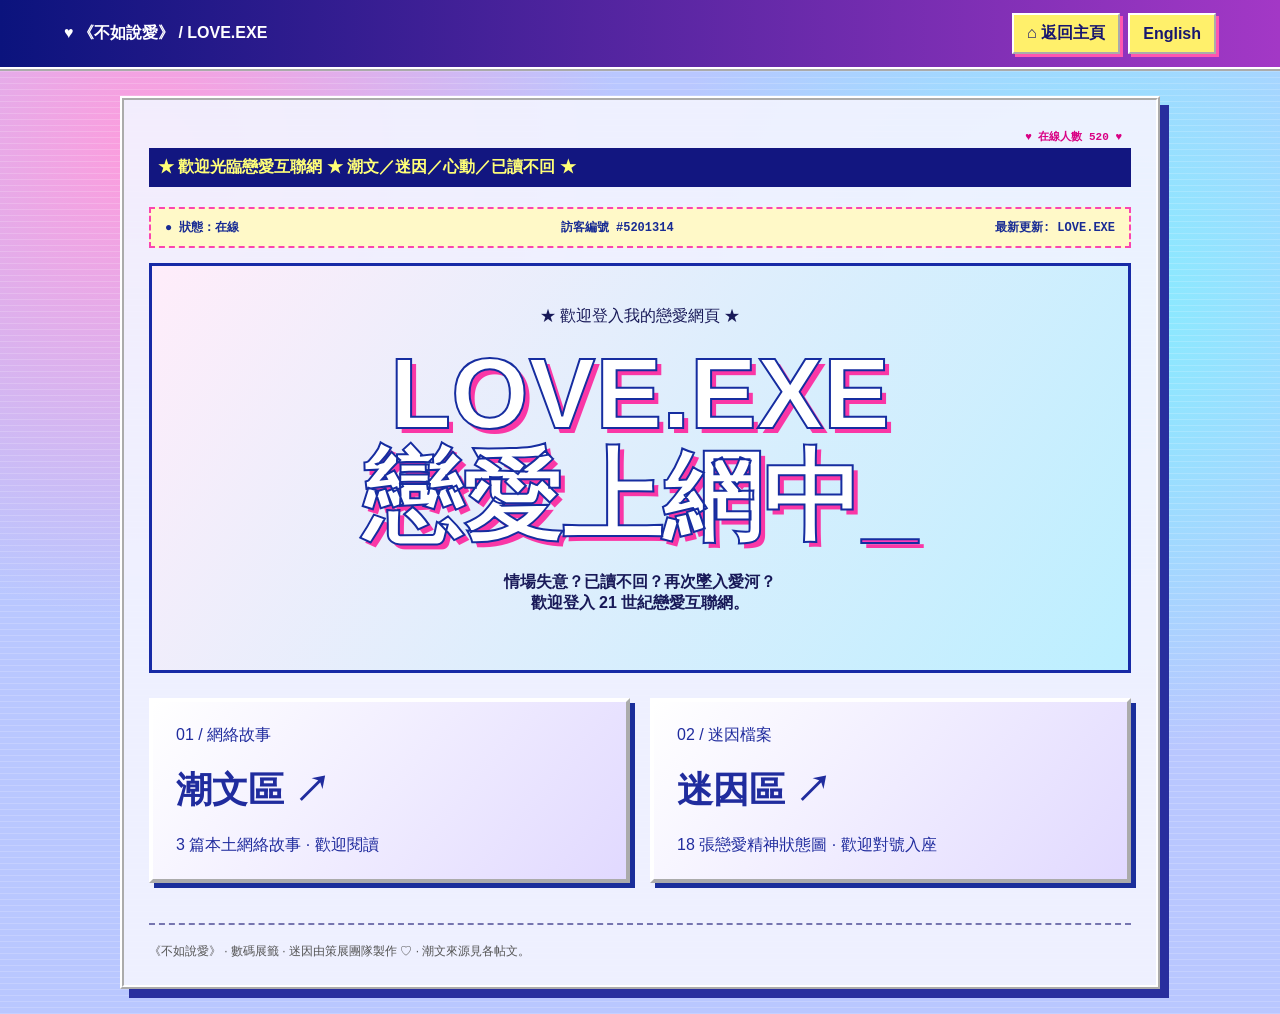
==== commit 13d8b92d: "Add files via upload love-exe" ====
--- a/index.html
+++ b/index.html
@@ -1,1227 +1,5 @@
-index_source.txt
-
-<!doctype html>
-<html lang="zh-HK">
-<head>
-<meta charset="utf-8">
-<meta name="viewport" content="width=device-width, initial-scale=1, viewport-fit=cover">
-<meta name="theme-color" content="#0e1116">
-<title>冇所謂啦 — 戀愛情緒模擬器</title>
-
-<!-- 字體：Noto Sans HK（對白）+ Noto Serif HK（旁白） -->
-<link rel="preconnect" href="https://fonts.googleapis.com">
-<link rel="preconnect" href="https://fonts.gstatic.com" crossorigin>
-<link href="https://fonts.googleapis.com/css2?family=Noto+Sans+HK:wght@300;400;500;700&family=Noto+Serif+HK:wght@400;600&display=swap" rel="stylesheet">
-
-<style>
-/* ============================================================
-   第一部分：CSS（負責個樣）
-   你想改色、改字體、改泡疹形狀，全部喺呢度。
-   ============================================================ */
-
-/* --- 設計代幣：一次過定義全站顏色/字級/間距 --- */
-:root{
-  /* 深夜香港配色 */
-  --color-bg:#0e1116;            /* 頁面最底色（深夜） */
-  --color-surface:#151a20;       /* 背景一層 */
-  --color-bubble-l:#1e252d;      /* 對方（左）訊息泡 */
-  --color-bubble-r:#1f5045;      /* 你（右）訊息泡 */
-  --color-text:#eae8e1;          /* 主文字色 */
-  --color-text-muted:#93a0ab;     /* 次要文字 */
-  --color-nar:#b9c4cd;           /* 旁白色（霧藍） */
-  --color-accent:#e6b968;        /* 強調色（晚霞金） */
-  --color-divider:#2a323b;
-
-  /* 字級（流動式，手機桌面都啱用）
-     注意：clamp() 入面嘅 + 號前後必須有空格，唔係成句會失效！ */
-  --text-xs:clamp(0.75rem, 0.7rem + 0.25vw, 0.875rem);
-  --text-sm:clamp(0.875rem, 0.8rem + 0.35vw, 1rem);
-  --text-base:clamp(1rem, 0.95rem + 0.25vw, 1.125rem);
-  --text-lg:clamp(1.125rem, 1rem + 0.75vw, 1.5rem);
-  --text-xl:clamp(1.5rem, 1.2rem + 1.25vw, 2.25rem);
-
-  /* 間距（4px系統） */
-  --space-1:0.25rem;--space-2:0.5rem;--space-3:0.75rem;--space-4:1rem;
-  --space-5:1.25rem;--space-6:1.5rem;--space-8:2rem;--space-10:2.5rem;--space-12:3rem;
-
-  --radius-md:0.5rem;
-  --radius-lg:0.75rem;
-  --radius-bubble:1.1rem;
-
-  --font-body:'Noto Sans HK','PingFang HK','Microsoft JhengHei',sans-serif;
-  --font-nar:'Noto Serif HK','PingFang HK',serif;
-}
-
-/* --- 基礎 reset --- */
-*,*::before,*::after{box-sizing:border-box;margin:0;padding:0}
-html{-webkit-text-size-adjust:100%;text-size-adjust:none;-webkit-font-smoothing:antialiased}
-body{
-  min-height:100dvh;
-  font-family:var(--font-body);
-  font-size:var(--text-base);
-  color:var(--color-text);
-  background:
-    radial-gradient(1200px 600px at 50% -10%, #1a2230 0%, transparent 60%),
-    var(--color-bg);
-}
-button{font:inherit;color:inherit;background:none;border:none;cursor:pointer}
-:focus-visible{outline:2px solid var(--color-accent);outline-offset:3px;border-radius:4px}
-@media (prefers-reduced-motion:reduce){
-  *,*::before,*::after{animation-duration:.01ms!important;transition-duration:.01ms!important}
-}
-
-/* --- 手機框：手機直上一個chat app嘅感覺，桌面就中間一個「電話」 --- */
-#app{
-  max-width:430px;margin:0 auto;
-  height:100dvh;               /* 固定高度：令對話區自己scroll，唔係成個頁面長 */
-  display:flex;flex-direction:column;
-  background:var(--color-surface);
-}
-@media (min-width:520px){
-  #app{
-    height:92dvh;margin:4dvh auto;border-radius:var(--radius-lg);
-    overflow:hidden;box-shadow:0 24px 60px rgba(0,0,0,.5);
-    border:1px solid var(--color-divider);
-  }
-}
-
-/* --- 頂部 bar --- */
-#chat-header{
-  display:flex;align-items:center;gap:var(--space-3);
-  padding:var(--space-3) var(--space-4);
-  background:rgba(14,17,22,.85);backdrop-filter:blur(8px);
-  border-bottom:1px solid var(--color-divider);
-  position:sticky;top:0;z-index:5;
-}
-#avatar{
-  width:38px;height:38px;border-radius:50%;
-  background:linear-gradient(135deg,#2a3f55,#1f5045);
-  display:flex;align-items:center;justify-content:center;
-  font-weight:700;color:var(--color-accent);font-size:var(--text-sm);
-}
-#who{display:flex;flex-direction:column;line-height:1.3}
-#who .name{font-weight:500;font-size:var(--text-sm)}
-#who .status{font-size:var(--text-xs);color:var(--color-text-muted)}
-
-/* --- 對話區 --- */
-#stage{
-  flex:1;min-height:0;   /* min-height:0 係關鍵：俾 flex 子元素真正縮細 + 內部scroll */
-  overflow-y:auto;padding:var(--space-4) var(--space-3) var(--space-8);
-  display:flex;flex-direction:column;gap:var(--space-3);
-  scroll-behavior:smooth;
-}
-
-/* 旁白（襯線體、置中、霧藍色） */
-.nar{
-  font-family:var(--font-nar);
-  color:var(--color-nar);
-  text-align:center;
-  max-width:34ch;margin-inline:auto;
-  font-size:var(--text-base);
-  line-height:1.9;
-  animation:fadeIn .5s ease both;
-}
-.nar.big{font-size:var(--text-lg);color:var(--color-text);font-weight:600}
-.nar.feel{color:var(--color-accent);font-size:var(--text-sm)}
-
-/* 【系統】提示框 */
-.sysprompt{
-  align-self:center;text-align:center;
-  font-size:var(--text-xs);color:var(--color-accent);
-  border:1px solid color-mix(in oklab,var(--color-accent) 35%,transparent);
-  border-radius:999px;padding:var(--space-1) var(--space-4);
-  animation:fadeIn .4s ease both;
-}
-
-/* 訊息泡 */
-.msg{display:flex;flex-direction:column;max-width:78%;animation:popIn .35s ease both}
-.msg.L{align-self:flex-start}
-.msg.R{align-self:flex-end;align-items:flex-end}
-.msg .name{font-size:var(--text-xs);color:var(--color-text-muted);margin:0 var(--space-2) var(--space-1)}
-.msg .bubble{
-  padding:var(--space-2) var(--space-3);
-  border-radius:var(--radius-bubble);
-  font-size:var(--text-base);line-height:1.7;
-  white-space:pre-wrap;word-break:break-word;
-}
-.msg.L .bubble{background:var(--color-bubble-l);border-bottom-left-radius:4px}
-.msg.R .bubble{background:var(--color-bubble-r);border-bottom-right-radius:4px}
-.msg .meta{font-size:var(--text-xs);color:var(--color-text-muted);margin-top:var(--space-1);padding:0 var(--space-1)}
-
-/* 「輸入中…」動畫（真嘅 <span>，唔係 div） */
-.typing{display:flex;gap:5px;padding:var(--space-3) var(--space-4)}
-.typing span{width:7px;height:7px;border-radius:50%;background:var(--color-text-muted);animation:blink 1.2s infinite;display:inline-block}
-.typing span:nth-child(2){animation-delay:.2s}
-.typing span:nth-child(3){animation-delay:.4s}
-
-/* 天氣小徽章 */
-.chip{
-  align-self:center;display:flex;align-items:center;gap:var(--space-2);
-  font-size:var(--text-xs);color:var(--color-text-muted);
-  background:rgba(255,255,255,.04);border:1px solid var(--color-divider);
-  padding:var(--space-1) var(--space-3);border-radius:999px;
-  animation:fadeIn .5s ease both;
-}
-
-/* --- 選項按鈕區 --- */
-#choicebox{padding:var(--space-3) var(--space-3) calc(var(--space-4) + env(safe-area-inset-bottom));display:flex;flex-direction:column;gap:var(--space-2)}
-#choicebox:empty{padding:0}
-.opt{
-  text-align:left;
-  padding:var(--space-3) var(--space-4);
-  background:var(--color-surface);
-  border:1px solid var(--color-divider);
-  border-radius:var(--radius-md);
-  font-size:var(--text-sm);line-height:1.6;
-  transition:border-color .18s ease,transform .18s ease,background .18s ease;
-  animation:fadeIn .35s ease both;
-}
-.opt:hover{border-color:var(--color-accent);background:rgba(230,185,104,.06)}
-.opt:active{transform:scale(.985)}
-
-/* --- 開場畫面 --- */
-#title{
-  position:fixed;inset:0;z-index:20;
-  display:flex;flex-direction:column;align-items:center;justify-content:center;
-  gap:var(--space-6);text-align:center;
-  background:
-    radial-gradient(800px 500px at 50% 20%, #1c2735 0%, transparent 65%),
-    var(--color-bg);
-  padding:var(--space-8);
-  animation:fadeIn .8s ease both;
-}
-#title h1{
-  font-family:var(--font-nar);font-weight:600;
-  font-size:clamp(2.2rem,10vw,3.4rem);
-  letter-spacing:.08em;color:var(--color-text);
-}
-#title .sub{color:var(--color-nar);font-size:var(--text-sm);letter-spacing:.2em}
-#title .credit{color:var(--color-text-muted);font-size:var(--text-xs);max-width:30ch;line-height:1.8}
-#start-btn{
-  padding:var(--space-3) var(--space-10);
-  border:1px solid var(--color-accent);color:var(--color-accent);
-  border-radius:999px;font-size:var(--text-sm);letter-spacing:.3em;
-  transition:background .18s ease,color .18s ease;
-}
-#start-btn:hover{background:var(--color-accent);color:#141009}
-#title .hint{color:var(--color-text-muted);font-size:var(--text-xs)}
-#title .expo-tag{
-  color:var(--color-accent);font-size:var(--text-xs);letter-spacing:.15em;
-  border:1px solid color-mix(in oklab,var(--color-accent) 35%,transparent);
-  border-radius:999px;padding:var(--space-1) var(--space-4);
-}
-
-/* 展覽連結：開場同報告頁共用，跟隨角色主題色 */
-.expo-link{
-  display:inline-block;align-self:center;
-  color:var(--color-accent);font-size:var(--text-xs);letter-spacing:.15em;
-  border:1px solid color-mix(in oklab,var(--color-accent) 35%,transparent);
-  border-radius:999px;padding:var(--space-1) var(--space-4);
-  text-decoration:none;
-  transition:background .18s ease;
-}
-.expo-link:hover{background:color-mix(in oklab,var(--color-accent) 10%,transparent)}
-
-/* --- 天氣報告畫面 --- */
-#report{
-  position:fixed;inset:0;z-index:20;overflow-y:auto;
-  display:flex;flex-direction:column;align-items:center;
-  gap:var(--space-6);text-align:center;padding:var(--space-8) var(--space-6);
-  background:
-    radial-gradient(700px 500px at 50% 0%, #22303f 0%, transparent 70%),
-    var(--color-bg);
-  animation:fadeIn .8s ease both;
-}
-/* 用 margin:auto 做置中：內容細過螢幕時置中，大過螢幕時正常咁scroll（唔會裁頂） */
-#report::before,#report::after{content:'';margin-block:auto;flex:0 0 0;}
-#report h2{font-family:var(--font-nar);font-size:var(--text-lg);color:var(--color-text);font-weight:600}
-#report .grid{display:flex;flex-wrap:wrap;justify-content:center;gap:var(--space-3);max-width:340px}
-.wcard{
-  display:flex;flex-direction:column;align-items:center;gap:var(--space-1);
-  border:1px solid var(--color-divider);border-radius:var(--radius-md);
-  padding:var(--space-4) var(--space-6);min-width:130px;
-  background:rgba(255,255,255,.03);
-}
-.wcard .icon{font-size:1.8rem}
-.wcard .n{font-family:var(--font-nar);font-size:var(--text-xl);color:var(--color-text)}
-.wcard .lab{font-size:var(--text-xs);color:var(--color-text-muted)}
-#report .summary{font-family:var(--font-nar);color:var(--color-nar);font-size:var(--text-base);max-width:30ch;line-height:2}
-#report .summary .lyric{color:var(--color-accent)}
-#report .summary .song{color:var(--color-text-muted);font-size:var(--text-sm);margin-left:var(--space-2);white-space:nowrap}
-#report .expo{
-  border-top:1px solid var(--color-divider);padding-top:var(--space-4);
-  color:var(--color-nar);font-size:var(--text-sm);line-height:2;max-width:32ch;
-}
-#report .fine{font-size:var(--text-xs);color:var(--color-text-muted);max-width:34ch;line-height:1.8}
-#report .row{display:flex;gap:var(--space-3);flex-wrap:wrap;justify-content:center}
-#report button{
-  padding:var(--space-2) var(--space-6);border-radius:999px;
-  border:1px solid var(--color-divider);color:var(--color-text-muted);font-size:var(--text-sm);
-  transition:color .18s ease,border-color .18s ease;
-}
-#report button:hover{color:var(--color-accent);border-color:var(--color-accent)}
-
-/* --- Kay 主題（隨機角色：灰藍+白） --- */
-body.kay{
-  --color-bg:#0f151d;
-  --color-surface:#151d28;
-  --color-bubble-l:#1e2937;
-  --color-bubble-r:#2f4d6b;
-  --color-text:#eef2f7;
-  --color-text-muted:#9fb0c0;
-  --color-nar:#c5d2e0;
-  --color-accent:#9cc4e4;
-  --color-divider:#2a3646;
-  background:
-    radial-gradient(1200px 600px at 50% -10%, #1b2a3e 0%, transparent 60%),
-    var(--color-bg);
-}
-body.kay #chat-header{background:rgba(15,21,29,.85)}
-body.kay #avatar{background:linear-gradient(135deg,#33465e,#2f4d6b)}
-body.kay .opt:hover{border-color:var(--color-accent);background:rgba(156,196,228,.08)}
-body.kay #report{
-  background:
-    radial-gradient(700px 500px at 50% 0%, #22334a 0%, transparent 70%),
-    var(--color-bg);
-}
-/* Kay 嘅角色總結句：放喺歌詞前 */
-#report .summary .kayline{display:block;color:var(--color-nar);margin-bottom:var(--space-2)}
-
-
-/* Carlos：桃紅 × 黑色，僅在抽中 Carlos 時套用 */
-body.carlos{
-  --color-bg:#080509;--color-surface:#100a11;
-  --color-bubble-l:#381126;--color-bubble-r:#b91e70;
-  --color-text:#fff1f8;--color-text-muted:#c89cb4;
-  --color-nar:#efb3d1;--color-accent:#ff4da6;
-  --color-divider:#4b2039;
-  background:radial-gradient(900px 600px at 50% -15%,#4c1232 0%,transparent 65%),#080509;
-}
-body.carlos #chat-header{background:rgba(13,5,12,.92)}
-body.carlos #avatar{background:linear-gradient(135deg,#ff65b8,#7b1048);color:#fff}
-body.carlos .opt:hover{border-color:#ff4da6;background:rgba(255,77,166,.12)}
-body.carlos #report{background:radial-gradient(700px 500px at 50% 0%,#3a0e29 0%,transparent 70%),#080509}
-
-/* --- 動畫 keyframes --- */
-@keyframes fadeIn{from{opacity:0;transform:translateY(6px)}to{opacity:1;transform:none}}
-@keyframes popIn{from{opacity:0;transform:translateY(10px) scale(.98)}to{opacity:1;transform:none}}
-@keyframes blink{0%,80%,100%{opacity:.25}40%{opacity:1}}
-</style>
-</head>
-<body>
-
-<!-- ============================================================
-     第二部分：HTML（頁面骨幹）
-     得三個主要元素：頂bar、對話區、選項區。
-     之後所有嘢（對白、旁白、選項）都係由 JS 動態加落去。
-     ============================================================ -->
-<div id="app">
-  <header id="chat-header">
-    <div id="avatar">C</div>
-    <div id="who">
-      <span class="name" id="h-name">阿Chak</span>
-      <span class="status" id="h-status">上線</span>
-    </div>
-  </header>
-  <main id="stage"></main>
-  <div id="choicebox"></div>
-</div>
-
-<!-- 開場畫面 -->
-<div id="title">
-  <div class="sub">「愛情與自我」展覽 · Emotions</div>
-  <h1>冇所謂啦</h1>
-  <div class="sub">戀愛情緒模擬器</div>
-  <div class="expo-tag">12-20.12.2026 | 香港逸東酒店</div>
-  <a class="expo-link" href="https://www.instagram.com/not_a.love.story/" target="_blank" rel="noopener noreferrer">了解展覽</a>
-  <p class="credit">呢個模擬器模擬嘅唔係愛情，<br>係你喺愛情入面嘅自己。</p>
-  <button id="start-btn">開始</button>
-  <div class="hint">約 7 分鐘 ｜ 對象隨機 ｜ 冇「啱嘅答案」，只有「你嘅答案」</div>
-</div>
-
-<script>
-/* ============================================================
-   第三部分：JavaScript（成個遊戲嘅引擎同劇本）
-
-   想睇明個結構，記住三樣嘢：
-   1. 狀態（state）—— 記低你嘅選擇同天氣
-   2. 小工具（nar / msg / pick …）—— 負責顯示對白同收集選擇
-   3. 角色資料（CHARS）+ 章節函數 —— 阿Chak / Kay / Carlos 三套劇本，
-      開波嗰陣隨機抽一個（#kay / #chak / #carlos 可以強制指定，方便測試示範）
-   ============================================================ */
-
-/* ---------- 1. 狀態：全遊戲記憶 ---------- */
-const state = {
-  weather:{ sun:0, fog:0, storm:0, damp:0 }, // 晴/霧/雷/潮
-  ch2_reply:null,   // 第2章你覆咗咩（第4章回調用）
-  ch2_feel:null,    // 第2章你嘅感受（第4章回調用）
-  ch2_send:null,    // 第2章你實際send咗嗰句（第4章原句重播）
-  ch4_reply:null,   // 第4章你揀咗刪定send（Kay結局A有條件句）
-  ending:null,
-};
-
-/* ---------- 2. 角色 ---------- */
-const CHARS = {
-
-/* ===== 阿Chak（主線 v1.3）===== */
-chak:{
-  key:'chak', name:'阿Chak', avatar:'C', theme:null, status:'上線',
-  ch0:{
-    card:[
-      '阿Chak，27，Programmer，住深水埗。',
-      '朋友介紹識，傾開先發現大家聽開同一隊band。',
-      '已讀不回大師 —— 但會記得你三個禮拜前講過、你自己都唔記得咗嘅小事。',
-    ],
-  },
-  ch1:{
-    sys:'23:47 · 第一章',
-    scene:['你啱啱沖完涼，攤喺床上面。手機震咗一下。','佢今晚主動send嘢嚟，已經係意料之外。'],
-    opener:'你今日點呀？',
-    feels:[
-      {t:'攰到散：返足九個鐘，老細臨放工先嚟料',v:1},
-      {t:'嬲到癲：屋企人嘅事，諗起仲嬲',v:2},
-      {t:'個心空空：講唔出點解，就係好寂寞',v:3},
-      {t:'其實幾好',v:4},
-    ],
-    feelName:['攰到散','嬲到癲','個心空空','其實幾好'],
-    truth:[
-      '其實今日好攰，唔係嗰種瞓一覺就會好返嘅攰',
-      '今日嬲到癲，屋企嘅事，而家諗起仲嬲',
-      '講唔出點解，就係覺得好寂寞',
-      '其實今日幾好，啱啱先醒起要話你知',
-    ],
-    replies:[
-      {t:'講真',v:1},
-      {t:'「ok啦 😅」',v:2,send:'ok啦 😅'},
-      {t:'「你先啦？你今日點？」',v:3,send:'你先啦？你今日點？'},
-      {t:'（react一個emoji）',v:4,send:'😂'},
-    ],
-    b1:{
-      pre:['（阿Chak 輸入中…… 停咗。再輸入中。）','一分鐘後，你手機響 —— 係佢打電話嚟。'],
-      phone:['喂？……你把聲好似好攰。','喂？咩事呀？','喂？屋企冇事啩？','喂？咁就好啦，哈哈。'],
-      post:['傾咗二十分鐘，冇咩重點。','但你嗰晚瞓得好好。'],
-    },
-    b2:{
-      reply:'ok就好 😊',
-      ok:['你冇講大話，只係講得簡單。','有啲嘢唔使長篇大論。'],
-      bad:['佢真係信咗。或者假裝信咗。','你分唔出。可能佢都分唔出。'],
-    },
-    b3:{
-      reply:'今日返咗一日工，冇咩特別。你呢？',
-      nars:['佢講佢今日嘅嘢，你一路聽。','對話好自然地一直繼續，傾到瞓覺。','只係今晚你自己嗰部份，暫時未講。'],
-    },
-    b4:{
-      reply:'😂😂',
-      ok:['你哋簡簡單單咁完咗一日。幾好。'],
-      bad:['之後冇再講嘢。','你望住嗰三個笑到喊嘅emoji，唔知點解，有啲失落。'],
-    },
-  },
-  ch2:{
-    sys:'一個禮拜後 · 星期六 · 第二章',
-    scene:['你哋約咗15:00深水埗出口等。','行下，食下，佢話想帶你去嗰間佢由中學食到而家嘅車仔麵。','14:02。你半個鐘前先執完樣。手機震。'],
-    opener:'唔好意思……今日真係去唔到，公司爆咗單大事要留低救火 😔 對唔住',
-    feels:[
-      {t:'好失望：你期待咗成個禮拜',v:1},
-      {t:'鬆一口氣：你其實唔知點解，可能驚真人見面冇嘢傾',v:2},
-      {t:'嬲：次次都係咁',v:3},
-      {t:'唔sure：分唔清自己咩感覺',v:4},
-    ],
-    feelName:['好失望','鬆一口氣','嬲','唔sure'],
-    truth:[
-      '我其實有啲失望。唔係嬲你，係我真係好想見你。',
-      '其實我都唔係好想去。我驚真人見面冇嘢傾。',
-      '我嬲。唔係嬲你，係嬲啲安排次次都係咁。',
-      '我唔知自己想唔想去。但我想話你知，而唔係扮冇事。',
-    ],
-    replies:[
-      {t:'「冇所謂啦 😊 下次先」',v:1,send:'冇所謂啦 😊 下次先'},
-      {t:'「發生咩事呀？嚴唔嚴重？」',v:2,send:'發生咩事呀？嚴唔嚴重？'},
-      {t:'講出你心入面嗰句',v:3},
-      {t:'「咁不如聽日？我聽日得」',v:4,send:'咁不如聽日？我聽日得'},
-    ],
-    b1:{
-      msg:'OK 😅 下次補返',
-      pre:['你覆咗個👍。'],
-      f2:['對你嚟講，呢句唔係大話 —— 你真係覺得OK。','你哋就咁樣完咗一日。'],
-      f4:['你唔知自己想唔想去，所以「冇所謂」講得特別順。'],
-      f3:['你覆咗個👍，然後閂咗個chat。','你嘅嬲，連一個字都冇講出口。'],
-      f1:['成個下晝你對住天花板，個心有啲空。','佢唔知你失望。','因為你冇講。'],
-    },
-    b2:{
-      pre:['（已讀。兩分鐘後先回。）'],
-      msg:'……唔算大事，救緊。今日真係對唔住。',
-      post:['你feel到呢句嘢有啲唔完整。','但你揀咗唔追問。'],
-      f1:['你嘅失望，留喺你自己度。'],
-      f2:['就咁過咗一日。你冇講嘅嘢，你自己知就得。'],
-    },
-    b3:{
-      perFeel:[
-        {pre:['（已讀。）','一分鐘。五分鐘。十五分鐘。'],msgs:['對唔住。我都想見你。'],post:['呢十五分鐘好長，但至少嗰句嘢係真嘅。']},
-        {pre:['（已讀。）'],msgs:['……多謝你講真話。下次想去先去，唔使勉強。'],post:['原來講咗出口，係咁嘅感覺。']},
-        {pre:['（已讀。）'],msgs:['對唔住。我知我嘅時間好難夾。'],post:['你嘅嬲有咗出口。佢接住咗。']},
-        {pre:['（已讀。）'],msgs:['唔使即刻決定嘅。想去先去。'],post:['「唔知」講咗出口，都算係一種講真話。']},
-      ],
-    },
-    b4:{
-      msg:'好呀聽日！',
-      nars:['回得好快。快到你懷疑佢係咪一早諗定今日走唔到。','你想問，但最後冇問。'],
-    },
-  },
-  ch3:{
-    sys:'三個禮拜後 · 星期三 23:15 · 第三章',
-    scene:['你哋見咗兩次面。','第二次，你哋去咗西環海旁。傾得好地地。佢送你入閘嗰下，捉住咗你手踭，又鬆開。','之後嗰個禮拜，佢回覆由「即刻」變返做「三個鐘」。','星期三，23:15。手機震。'],
-    opener:'有樣嘢想講好耐。我覺得我哋咁樣相處好舒服。不如……唔使咁快定義我哋係咩關係，ok ma？',
-    feels:[
-      {t:'心寒：你想要嘅唔係咁',v:1},
-      {t:'舒服：唔使交戲，啱啱好',v:2},
-      {t:'混亂：你想要啲咩，你自己都唔知',v:3},
-      {t:'解脫：終於有人講咗出口',v:4},
-    ],
-    feelName:['心寒','舒服','混亂','解脫'],
-    want:[
-      '我唔係好想要「唔定義」。我想要嘅係認真、清清楚楚嗰種。',
-      '我都覺得咁樣比較舒服。不過想話你知：舒服，唔代表我唔重視。',
-      '我仲未諗清楚自己想要咩。但我想同你一齊慢慢諗。',
-      '多謝你講咗出口。我其實都覺得咁樣啱啱好。',
-    ],
-    replies:[
-      {t:'「ok呀 😊」',v:1,send:'ok呀 😊'},
-      {t:'講出你想要咩',v:2},
-      {t:'「俾我諗一諗，聽日覆你」',v:3,send:'俾我諗一諗，聽日覆你'},
-      {t:'「你講咩呀 😂 我邊有諗過呢啲」',v:4,send:'你講咩呀 😂 我邊有諗過呢啲'},
-    ],
-    b1:{
-      msg:'😊😊',
-      ok:['你哋繼續「咁樣」。','而家有咗共識：唔定義，唔代表唔重視。'],
-      bad:['就咁完咗個topic。你哋繼續「咁樣」——','只係你嗰邊嘅答案，同你心入面嗰個，未必係同一個。'],
-    },
-    b2:{
-      pre:'（輸入中…… 停咗。又輸入中。又停咗。）',
-      perFeel:[
-        {msgs:['我驚我俾唔到你想要嘅嘢。','但好彩你肯同我講。'],post:['呢句嘢未必代表有下文，但佢係真嘅。']},
-        {msgs:['我都係。舒服，但唔代表隨便。'],post:['你哋講嘅係同一個意思，只不過呢次講咗出口。']},
-        {msgs:['好呀，慢慢嚟，唔急。'],post:['「未諗清楚」講咗出口，原來唔使尷尬。']},
-        {msgs:['😊 咁我放心。'],post:['兩個人都想咁樣。講咗出口，先知。']},
-      ],
-    },
-    b3:{
-      msg:'好，慢慢諗，唔急。',
-      nars:['你諗咗成個禮拜。','有一日你可能會發現：','你諗緊嘅，唔止係佢。'],
-    },
-    b4:{
-      msg:'😂 好啦好啦',
-      pre:'然後佢轉咗話題。',
-      ok:['你笑住咁講，因為你真係唔想呢個topic繼續落去。','佢get到。'],
-      bad:['個topic就咁跳咗。','你哋心照。'],
-    },
-  },
-  ch4:{
-    intro:['你係阿Chak。','返返去嗰個星期六。14:02。','俾你睇下，你嗰日冇講出口嘅嘢。'],
-    truth:[
-      '公司冇爆單大事。',
-      '係阿嫲朝早入咗醫院。你朝九晚十一，醫院同公司兩邊走。',
-      '你唔想話佢知。親人嘅嘢，一講就要解釋、就要俾人擔心。',
-      '你打：「對唔住今日去唔到」。打咗，睇下，del咗。打咗，又del咗。',
-      '你最後send咗「公司爆咗單大嘅」。',
-      '因為工作嘅藉口，最唔使解釋。',
-    ],
-    replay:{
-      r1:['你望住「冇所謂啦 😊」呢四隻字。','你鬆一口氣 —— 佢冇嬲。','但你又有一種古怪嘅空虛：','原來你咁辛苦，都可以「冇所謂」。'],
-      r2:['你望住「發生咩事呀？」','你打咗「阿嫲入咗醫院」。望咗一陣。del咗。','你覆「唔算大事」。'],
-      r3:[
-        ['你望住「我真係好想見你」。','你喺醫院走廊企咗好耐。','呢句嘢，係你成個禮拜入面，','唯一一個令你唔覺得攰嘅嘢。'],
-        ['你望住「我都唔係好想去」。','你鬆一口氣 —— 佢冇嬲你咁諗。','你仲有啲慚愧：原來佢都驚。'],
-        ['你望住「我嬲」。','你唔係嬲佢嬲到而家。','係嬲自己，點解要用工作做藉口。'],
-        ['你望住「我唔知自己想唔想去」。','原來一句「唔知」，','都可以俾人咁大空間。'],
-      ],
-      r4:['你望住「不如聽日？」','你諗：未知聽日阿嫲掂唔掂。','你覆「好呀」。','然後開始諗，聽日點樣再講一次大話。'],
-    },
-    backSys:'【而家，返返嚟。你仍然係阿Chak。今晚】',
-    tonight:[
-      '阿嫲情況穩定咗。你望住同佢個chat，打咗一行字：「嗰日……唔係公司嘅事。」',
-      '你個手指停咗喺send上面。',
-      '知道你有苦衷，唔代表佢之前嘅失望唔成立；',
-      '亦都唔代表，佢一定要繼續。',
-      '呢個係佢會面對嘅嘢。但你揀幾多，係你嘅事。',
-      '（呢個選擇唔計入你嘅天氣報告，只係一面鏡）',
-    ],
-    choices:[
-      {t:'Del咗佢：「佢唔使知道。而家唔使。」',v:1},
-      {t:'Send咗：「嗰日唔係公司嘅事。遲啲話你知。」',v:2,send:'嗰日唔係公司嘅事。遲啲話你知。'},
-      {t:'Send咗：「嗰日係我阿嫲入咗醫院。我而家喺醫院走廊等緊。」',v:3,send:'嗰日係我阿嫲入咗醫院。我而家喺醫院走廊等緊。'},
-    ],
-    d1:['你鎖屏。','你冇講嘅嘢唔會消失，佢會喺度等。','等你下一日、下一個月，或者下一次繃唔住嗰日。'],
-    d2:{pre:['你send咗。','好快後悔，但又有一種輕咗嘅感覺。','「遲啲話你知」呢五隻字，係你今日講過最真嘅一句。'],msg:'唔急。你OK嗎？',post:['你望住呢三隻字，唔知點解，眼濕濕。']},
-    d3:{pre:['你send咗。然後閉埋眼等。'],msg:'而家好返啲未？',post:['冇質問，冇「點解你頭先呃我」。','你哋就咁，由呢句嘢開始，講返嗰一日。']},
-  },
-  ch5:{
-    sys:'一個月後 · 中環碼頭 · 傍晚 · 最終章',
-    scene:['佢約你出嚟「傾下嘢」。','海風好大。佢望住隻船，唔係望住你。'],
-    choices:[
-      {t:'「我想試下認真一齊。唔係因為啱啱好，係因為我想。」',v:'A',send:'我想試下認真一齊。唔係因為啱啱好，係因為我想。'},
-      {t:'「我想要嘅相處節奏，同你而家可以俾嘅唔同。我想喺呢度停。」',v:'B',send:'我想要嘅相處節奏，同你而家可以俾嘅唔同。我想喺呢度停。'},
-      {t:'「而家咁樣幾好。」',v:'C',send:'而家咁樣幾好。'},
-      {t:'「我暫時唔想開始一段關係，想留返啲時間俾自己。」',v:'D',send:'我暫時唔想開始一段關係，想留返啲時間俾自己。'},
-    ],
-    endings:{
-      A:{msgs:['……我都想。','你知唔知，你頭先嗰句，係我識你以嚟，聽過你最真嘅一句。'],nars:['拍拖唔係童話。','係兩個唔識講嘢嘅人，慢慢學識講。','你哋一齊嘅第一個月已經有交嗌 —— 為咗「你頭先點解已讀不回」。','但呢一次，你哋講嘅，全部係真話。']},
-      B:{nars:['你喺碼頭望住佢行遠。','唔係每段相遇都要有結局。','有啲人出現，係為咗話你知：你想被人點樣對待。','手機震，係friend問你去唔去唱K。','你覆：「去。」','雨停咗。']},
-      C:{nars:['你哋繼續「咁樣」。','呢個係你哋兩個都OK嘅答案 —— 至少，今晚係。','有啲關係唔使即刻有結論。','佢會停留幾耐，冇人知，包括你。']},
-      D:{nars:['你一個人搭咗程天星小輪。','對岸啲燈好靚。你影咗張相，冇send俾任何人。','就咁save喺相簿。','你發現你冇後悔。','唔開始，都可以係一個完整嘅答案。']},
-    },
-  },
-  reportExtra:null,
-},
-
-/* ===== Kay（隨機角色：過度解讀型空服員）===== */
-kay:{
-  key:'kay', name:'Kay', avatar:'K', theme:'kay', status:'上線',
-  ch0:{
-    card:[
-      'Kay，28，空姐。',
-      'Online嘅時候有message就一定秒覆 —— 但你一個「ok」，佢可以諗半個鐘，驚自己係咪講錯嘢。',
-      '佢嘅生活係不停咁 Landing 同 Take off。',
-      '你嘅身邊，係佢唯一想降落嘅地方。',
-    ],
-  },
-  ch1:{
-    sys:'23:47 · 第一章',
-    scene:['你啱啱沖完涼，攤喺床度。手機震咗一下。佢而家喺台北 Layover。'],
-    opener:'你今日點呀？（我啱啱先到酒店 🏨 你唔使即刻覆㗎，早啲唞）',
-    feels:[
-      {t:'攰到散：由朝企到黑，老細臨收工先嚟搵嘢搞',v:1},
-      {t:'嬲到癲：屋企人又係咁，講極都唔聽，諗起都火起',v:2},
-      {t:'個心好空：講唔出點解，就係覺得好寂寞',v:3},
-      {t:'其實幾好',v:4},
-    ],
-    feelName:['攰到散','嬲到癲','個心好空','其實幾好'],
-    truth:[
-      '其實今日好攰，唔係嗰種瞓一覺就好返嘅攰',
-      '今日嬲到癲，屋企嘅事，而家諗起仲嬲',
-      '講唔出點解，今日個心好似空咗一塊咁',
-      '其實今日幾好，啱啱先諗起要話你知',
-    ],
-    replies:[
-      {t:'講真',v:1},
-      {t:'「ok 啦 😅」',v:2,send:'ok 啦 😅'},
-      {t:'「你先啦？飛台北攰唔攰？」',v:3,send:'你先啦？飛台北攰唔攰？'},
-      {t:'（send一個emoji）',v:4,send:'😂'},
-    ],
-    b1:{
-      pre:['（佢輸入中…… 停咗。再輸入中。）','一分鐘後，你手機響 —— 係佢打嚟。'],
-      phone:'喂，聽你把聲就知你唔妥……',
-      post:[],
-    },
-    b2:{
-      pre:['佢見到嗰個「😅」會諗好耐，','輸入中又消失，最後只敢回 ——'],
-      reply:'Ok 就好 😊',
-      ok:['你冇講大話。簡單，都幾好。'],
-      bad:['你知佢諗咗好耐先覆呢三隻字 —— 佢可能唔想overthink你隻「😅」，所以寧願信。','你嘅「唔OK」，冇人知。'],
-    },
-    b3:{
-      nars:['佢會講台北夜市、講啲客幾難頂。你一路聽。','佢嘅世界咁大，你嘅「今日」，暫時未講。'],
-    },
-    b4:{
-      reply:'😂😂 早啲唞',
-      ok:['你冇講大話。簡單，都幾好。'],
-      bad:['之後冇再講嘢。','你望住嗰三個emoji，有啲失落 —— 佢連你「唔OK」，都當你OK。'],
-    },
-  },
-  ch2:{
-    sys:'一個禮拜後 · 星期六 · 第二章',
-    scene:['你哋約咗 15:00。難得佢有個「grounded 嘅 weekend」—— 唔使飛。','你已經換好衫，準備出門。'],
-    opener:'對唔住呀……台北呢邊班機 Delay 咗，我仲喺機場等緊，今晚趕唔返嚟見你 😔 真係好對唔住。',
-    feels:[
-      {t:'好失望：期待咗成個禮拜，連衫都襯好晒',v:1},
-      {t:'鬆一口氣：其實今日狀態麻麻，唔見反而仲放鬆',v:2},
-      {t:'嬲：已經唔係第一次，佢份工好似大過天',v:3},
-      {t:'唔sure：慣咗，已經唔知自己仲有冇感覺',v:4},
-    ],
-    feelName:['好失望','鬆一口氣','嬲','唔sure'],
-    truth:[
-      '我其實有啲失望。唔係嬲你，係我真係好想見你。',
-      '其實我都唔係好想出街。或者係天意，等大家唞下。',
-      '我係有啲嬲。唔係嬲 Delay，係嬲次次都係咁，好似永遠等唔到你咁。',
-      '我唔知點反應。好似已經習慣咗被放飛機咁。',
-    ],
-    replies:[
-      {t:'「冇所謂啦 😊 下次先」',v:1,send:'冇所謂啦 😊 下次先'},
-      {t:'「發生咩事呀？嚴唔嚴重？」',v:2,send:'發生咩事呀？嚴唔嚴重？'},
-      {t:'講出你心入面嗰句',v:3},
-      {t:'「咁聽日呢？我聽日都得」',v:4,send:'咁聽日呢？我聽日都得'},
-    ],
-    b1:{
-      msg:'下次補返你 😊',
-      pre:['佢會覺得你真係「冇所謂」。','心入面反而會 overthink：「佢係咪已經唔在乎我？」'],
-      /* Kay版：呢個分支四個感受都係【霧+1】——照角色劇本 */
-    },
-    b2:{
-      pre:['（已讀。兩分鐘後先回。）'],
-      msg:'……唔算大事，delay啫。',
-      post:['你覺得有啲事情發生。','但你揀咗唔追問。'],
-    },
-    b3:{
-      pre:['（已讀。好耐。）'],
-      msg:'對唔住，我都好想見你。我而家喺候機室，望住張我地合照好想喊。',
-      post:['呢句嘢遲到，但真。'],
-    },
-    b4:{
-      msg:'好呀聽日！我landing就嚟。',
-      nars:[],
-    },
-  },
-  ch3:{
-    sys:'三個禮拜後 · 星期三深夜 · 第三章',
-    scene:['你哋見多咗兩次面。','星期三深夜，佢啱啱飛完長途返香港。','手機震。'],
-    opener:'我諗咗好耐。我成日飛，你嘅goodnight我成日要隔成日先覆到。我驚你覺得我好似網友咁……我又唔知你做緊乜。不如……我哋繼續做朋友？',
-    feels:[
-      {t:'心傷：你想要嘅唔係咁，覺得佢想玩玩下，或者想退縮',v:1},
-      {t:'舒服：唔使交戲，咁樣啱啱好',v:2},
-      {t:'混亂：唔知佢係想放棄，定係想保護呢段關係',v:3},
-      {t:'解脫：終於有人講咗出口',v:4},
-    ],
-    feelName:['心傷','舒服','混亂','解脫'],
-    want:[
-      '我唔係好想要「做朋友」。我想要嘅係戀人嗰種。如果係可以俾機會我，幾難夾我都會試。',
-      '我都覺得咁樣最舒服。',
-      '我仲未諗清楚自己想要咩。但我唔想就咁停喺度。',
-      '多謝你講咗出口。其實我都覺得咁樣最好。',
-    ],
-    replies:[
-      {t:'「ok呀 😊」',v:1,send:'ok呀 😊'},
-      {t:'講出你想要咩',v:2},
-      {t:'「俾我諗一諗，聽日覆你」',v:3,send:'俾我諗一諗，聽日覆你'},
-      {t:'「你講咩呀 😂 我邊有諗過呢啲」',v:4,send:'你講咩呀 😂 我邊有諗過呢啲'},
-    ],
-    b1:{
-      msg:'😊',
-      ok:['你哋繼續「咁樣」。','唔定義，唔代表唔重視。'],
-      bad:['就咁完咗個topic。你哋繼續「咁樣」——','只係你嗰邊嘅答案，同你心入面嗰個，未必係同一個。'],
-    },
-    b2:{
-      pre:'（輸入中…… 停咗。又輸入中。又停咗。）',
-      msg:'……多謝你講真話。你唔係網友。你係我landing嘅原因。',
-      post:['呢句嘢唔完美。但係真。'],
-    },
-    b3:{
-      msg:'好，慢慢諗，唔急。',
-      nars:[],
-    },
-    b4:{
-      msg:'😂 好啦好啦',
-      ok:[],
-      bad:[],
-    },
-  },
-  ch4:{
-    intro:['而家，掉返轉。你係 Kay。','返返去嗰個星期六。','俾你睇下，你嗰日冇講出口嘅嘢。','台北桃園機場。'],
-    truth:[
-      '班機真係 Delay 咗，但你冇講嘅係——',
-      '嗰日你喺機場廁所喊咗好耐。',
-      '唔係因為 Delay，係因為你覺得好無力。',
-      '你喺飛機上面照顧咗幾百個人，但落咗機，你連想見一個人都做唔到。',
-      '你驚佢會覺得你煩，所以你覆咗句「對唔住」。',
-    ],
-    replay:{
-      r1:['你望住「冇所謂啦 😊」。','你鬆一口氣 —— 佢冇嬲。','然後你諗：我喊緊，都覆「下次補返你 😊」。','原來我連自己嘅失落，都排喺佢嘅情緒後面。'],
-      r2:['你望住「發生咩事呀？」','你打「我喺酒店房喊」。望咗一陣。del咗。','你覆「冇事，delay啫」。'],
-      r3:null,
-      r4:['你望住「不如聽日？」','你覆「好呀，我landing就嚟」。','然後你開始諗：聽日見面嗰陣，點樣先唔會一見到佢就喊出嚟。'],
-    },
-    backSys:'【而家，返返嚟。你仍然係Kay。今晚】',
-    tonight:[
-      '你望住同佢個 chat，打咗一行字：「嗰日我其實喺機場喊咗好耐，我覺得自己好似冇咗根咁。」',
-      '你個手指停咗喺 send 上面。',
-      '你係全機最好笑容嘅空服 —— 但「唔開心」呢三隻字，冇降落嘅地方。',
-      '（呢個選擇唔計入你嘅天氣報告，只係一面鏡）',
-    ],
-    choices:[
-      {t:'Del 咗佢：「唔好俾壓力人，自己消化啦。」',v:1},
-      {t:'Send 咗：「嗰晚唔係因為 delay。遲啲話你知。」',v:2,send:'嗰晚唔係因為 delay。遲啲話你知。'},
-      {t:'Send 咗：「嗰晚我喺酒店房喊。唔係 delay。係我突然諗起，我以爲我已經習慣一直漂泊，但原來我仲會期待有一個可以一落地就接住我嘅人。」',v:3,send:'嗰晚我喺酒店房喊。唔係 delay。係我突然諗起，我以爲我已經習慣一直漂泊，但原來我仲會期待有一個可以一落地就接住我嘅人。'},
-    ],
-    d1:['你鎖屏。','你冇講嘅嘢唔會消失，佢會喺度等。','等你下一個layover，下一次再爆煲嗰晚。'],
-    d2:{pre:['你send咗。'],msg:'唔急。你OK嗎？',post:['你望住呢三隻字，唔知點解，個心一直狂跳。']},
-    d3:{pre:['你send咗。然後閉埋眼等。'],msg:'而家好返啲未？',post:['冇質問，冇「點解你頭先收我線」。','你哋就咁，由呢句嘢開始，講返嗰一晚。']},
-  },
-  ch5:{
-    sys:'一個月後 · 中環碼頭 · 傍晚 · 最終章',
-    scene:['佢約你出嚟「傾下嘢」。','佢今日冇飛，特登調咗更見你。','海風好大。佢望住隻船，唔係望住你。'],
-    choices:[
-      {t:'「我想試下認真一齊。雖然你成日飛，但我願意等。」',v:'A',send:'我想試下認真一齊。雖然你成日飛，但我願意等。'},
-      {t:'「我發現我接受唔到呢種節奏。我想停喺度。」',v:'B',send:'我發現我接受唔到呢種節奏。我想停喺度。'},
-      {t:'「而家咁樣幾好。」',v:'C',send:'而家咁樣幾好。'},
-      {t:'「我都係想留返啲時間俾自己。」',v:'D',send:'我都係想留返啲時間俾自己。'},
-    ],
-    endings:{
-      A:{msgs:['……我都想。仲有 —— 我每次landing，第一個通知嘅，永遠都想係你。'],nars:['拍拖唔係童話。','係兩個唔識講嘢嘅人，慢慢學識講。','你哋一齊嘅第一個月，佢喺一萬米高空學識咗一句嘢：','「我唔OK。」','落咗地，講俾你聽。']},
-      B:{nars:['你喺碼頭望住佢行遠。','唔係每段相遇都要有結局。','有啲人出現，係為咗話你知：你想成為人哋降落嘅地方，都要識得自己起飛。','手機震，係佢喺機場send嘅：「起飛喇。照顧自己 🌏」','雨停咗。']},
-      C:{nars:['你哋繼續「咁樣」。','唔係冇諗過將來，係你哋講明咗：而家仲未需要答案。','佢繼續飛，你繼續等佢landing。有日你哋可能會再傾。','有啲關係唔使即刻有結論。呢個係你哋兩個都揀咗嘅答案。']},
-      D:{nars:['你一個人搭咗程天星小輪。','對岸啲燈好靚。你影咗張相，冇send俾任何人。','就咁save喺相簿。','你發現你冇後悔。','唔開始，都可以係一個完整嘅答案。']},
-    },
-    /* 結局A條件句：如果你第4章揀咗Del咗 */
-    aCond:'（佢講呢句嘅時候，佢唔知你收埋過嘢。你自己知。）',
-    reminder:'（記住：理解佢嘅苦衷，唔等於你有責任承受失約，或者繼續呢段關係。）',
-  },
-  reportExtra:{
-    storm:'你以為專業嘅微笑可以解決一切，但其實你心入面嗰場雨，一直都冇停過。',
-    fog:'你哋之間隔住咗成萬呎高空嘅雲層。如果你唔講真話，佢永遠都降落唔到喺你心入面。',
-    sun:'原來最遠嘅距離唔係台北同香港，而係我企喺你面前，但你唔敢講你唔開心。',
-  },
-},
-/* ===== Carlos（補償型金融男）===== */
-carlos:{"key": "carlos", "name": "Carlos", "avatar": "L", "theme": "carlos", "status": "Online", "ch0": {"card": ["Carlos，29，金融，中環人。", "Schedule 排到密麻麻 —— 但你隨口提過一次嘅餐廳，佢記到而家。", "唔識示愛。但識 book 枱、識 call 車、識安排晒一切。"]}, "ch1": {"sys": "23:47 · 第一章", "scene": ["你啱沖完涼，攤喺床度。手機震咗一下。", "Carlos send 嘢嚟 —— 你成日都諗，佢點解可以咁好，自己好似冇點被佢需要過。"], "opener": "你鍾唔鍾意我 lunchtime 買俾你嗰杯 strawberry matcha latte？我見你 ig like 咗好多間。btw 我 book 咗聽日晚餐——你上禮拜話想試嗰間 😏", "feels": [{"t": "攰到散：返足九個鐘，加埋同事陰啲陰啲俾說話自己聽", "v": 1}, {"t": "嬲到癲：又同屋企人嘈，諗起仲嬲", "v": 2}, {"t": "個心空空：明明身邊有家人朋友，但都覺得好孤獨", "v": 3}, {"t": "其實幾好", "v": 4}], "feelName": ["攰到散", "嬲到癲", "個心空空", "其實幾好"], "truth": ["其實今日好攰，唔係嗰種瞓一覺就好返嘅攰", "今日嬲到癲，屋企嘅事，而家諗起仲嬲", "講唔出點解，但今日個心好空……", "今日係遇到好多好事嘅一日，啱啱先打算話你知！"], "replies": [{"t": "講真", "v": 1}, {"t": "「ok 啦 ~~」", "v": 2, "send": "ok 啦 ~~"}, {"t": "「你先啦？你今日點啊？攰唔攰啊？」", "v": 3, "send": "你先啦？你今日點啊？攰唔攰啊？"}, {"t": "（send 一個可愛 sticker）", "v": 4, "send": "🥰"}], "b1": {"pre": ["（佢輸入中…… 停咗。再輸入中。）"], "phone": ["咁今晚早啲休息啦，聽日我安排好晒。", "屋企嘅事真係難搞……你想講我聽。", "我唔知點幫你，但我喺度。", "咁就好！聽日晚餐見。"], "post": ["佢努力想回應你，但總係習慣先諗點樣幫你搞掂。"]}, "b2": {"reply": "ok 就夠。聽日見 😘", "ok": ["你冇講大話。簡單，都幾好。"], "bad": ["佢真係信咗。或者信咗佢想信嗰部分。", "你嘅「唔 OK」，冇人知。"]}, "b3": {"reply": "今日都係客、會議、個市，忙到暈。你呢？", "nars": ["佢講佢中環嘅一日：客、會議、個市。你一路聽。", "佢問返「你呢？」嘅時候，你已經覺得眼瞓。", "你嗰 part，暫時未講。"]}, "b4": {"reply": "😘😘 See u tmr", "ok": ["簡單，都幾好。"], "bad": ["之後冇再講嘢。你望住個 chat，有啲失落 —— 佢連你「唔 OK」都當你 OK。"]}}, "ch2": {"sys": "一個禮拜後 · 星期六 · 第二章", "scene": ["你哋約咗 19:00 —— 佢 book 咗嗰間「你話想試」嘅餐廳。", "18:02。手機震。"], "opener": "對唔住……client 個飯局真係甩唔到身 😔 唔好意思", "afterOpener": ["五分鐘後，門鐘響。", "係佢訂嘅外賣 —— 係你之前上網見到有人推介嗰間小店，仲有張手寫卡片：「聽日補返。」", "你嘅失落，被一份外賣截住咗。", "或者 —— 被推遲咗。"], "feels": [{"t": "好失望：你期待咗成個禮拜", "v": 1}, {"t": "鬆一口氣：你其實唔知點解，可能驚真人見面唔知點開口傾 deep 啲", "v": 2}, {"t": "嬲：次次都係咁，物質根本彌補唔到", "v": 3}, {"t": "唔 sure：分唔清自己咩感覺", "v": 4}], "feelName": ["好失望", "鬆一口氣", "嬲", "唔 sure"], "truth": ["我其實有啲唔開心。唔係嬲你，只係我真係好想見你。不過你忙先啦！", "其實我都唔係一定要去。我驚真人見面冇嘢傾。", "你忙先啦！就係唔知點解次次都係咁，我覺得我哋離得好遠。", "Ummm…好啦，再覆返你。"], "replies": [{"t": "「冇所謂啦 😊 下次先，記得忙完要休息啊！」", "v": 1, "send": "冇所謂啦 😊 下次先，記得忙完要休息啊！"}, {"t": "「發生咩事呀？嚴唔嚴重？」", "v": 2, "send": "發生咩事呀？嚴唔嚴重？"}, {"t": "講出你心入面嗰句", "v": 3}, {"t": "「咁聽日見？」", "v": 4, "send": "咁聽日見？"}], "b1": {"msg": "OK 😅 聽日補返你", "pre": [], "f2": ["你真係覺得 OK。"], "f4": ["你唔知自己想唔想去，所以「好啦」講得格外順。"], "f3": ["物質根本彌補唔到，但你冇講出口。"], "f1": ["你一個人食嗰份外賣。佢唔知你失望 —— 佢以為外賣送到＝處理咗。"]}, "b2": {"pre": ["（已讀。兩分鐘後先回。）"], "msg": "……唔算大事。聽日再補返場 date 俾你。", "post": ["你嗅到呢句嘢有啲唔完整。", "但你揀咗唔追問 —— 佢都「補償」咗，追落去好似好唔識做。"]}, "b3": {"pre": ["（已讀。好耐。）"], "msg": "……對唔住。我都想見你。唔係用外賣嗰種。", "post": ["呢句嘢冇秒覆，但係真心話。"]}, "b4": {"msg": "好呀聽日！", "nars": ["覆得好快。快到你懷疑佢係咪一早諗定今日會甩底。"]}}, "ch3": {"sys": "三個禮拜後 · 星期三 23:15 · 第三章", "scene": ["你哋見咗兩次面。", "第二次，佢安排晒成個下晝 —— 你一次都冇拎過個銀包出嚟。", "但你開始發現：你唔知佢「今日點呀」嘅答案。", "星期三，23:15。手機震。"], "opener": "有樣嘢想講。我發現自己應承你嘅事好似越嚟越做唔好。但我真係想繼續見你、同你一齊開心。不如……我哋分開先？我唔想見到你失望。", "feels": [{"t": "煩憂：你想要嘅唔係咁，點解依段關係會變成咁", "v": 1}, {"t": "舒服：唔使交戲，啱啱好", "v": 2}, {"t": "混亂：你想要啲咩，你自己都唔知", "v": 3}, {"t": "解脫：終於有人講咗出口", "v": 4}], "feelName": ["煩憂", "舒服", "混亂", "解脫"], "want": ["其實我唔需要你喺呢段關係一直顧慮我…我想要嘅係我哋兩個都因為彼此而變得幸福。", "分開…分開都好。不過想話你知，分開，唔代表我有討厭過你。", "我唔想…點解…我唔知啊…可唔可以見多一次面先再決定？", "多謝你講咗出口。我其實都覺得咁樣比較好。"], "replies": [{"t": "「ok 呀 😊」", "v": 1, "send": "ok 呀 😊"}, {"t": "講出你想要咩", "v": 2}, {"t": "「俾我諗一諗，聽日覆你」", "v": 3, "send": "俾我諗一諗，聽日覆你"}, {"t": "「你講咩呀 😂 你係咪 OT O 到傻咗」", "v": 4, "send": "你講咩呀 😂 你係咪 OT O 到傻咗"}], "b1": {"msg": "😊", "ok": ["你哋分開咗，但偶爾諗起對方都會問候彼此，分享有趣嘅小事。"], "bad": ["就咁默認結束咗依段關係。", "只係你嗰邊嘅答案，同你心入面嗰個，未必係同一個。"]}, "b2": {"pre": "（輸入中…… 停咗。又輸入中。又停咗。）", "msg": "……好。我盡量試吓。", "post": ["「盡量」唔係「好」。", "但由佢願意嘗試，已經行前咗一大步。"]}, "b3": {"msg": "好，慢慢諗，唔急。", "nars": []}, "b4": {"msg": "Okok, all the best!", "ok": [], "bad": []}}, "ch4": {"intro": ["而家，掉返轉。你係 Carlos。", "返返去嗰個星期六。", "俾你睇下，你嗰日冇講出口嘅嘢。"], "truth": ["公司冇 client 飯局。", "係你朝早交嘅 report 出咗大錯，俾上頭當住成條 team 鬧咗十五分鐘。", "你入行五年，冇試過咁「唔掂」。", "你唔想話佢知。你由細到大都係咁：唔掂嘅嘢，自己執返掂，唔可以俾人見到。", "你打「對唔住今晚去唔到，公司有啲事」。打咗，睇下，del 咗。又打，又 del 咗。", "你最後 send 咗「client 飯局」—— 工作嘅藉口，最唔使解釋。", "然後你即刻訂咗外賣送上佢度。", "因為除咗「安排好一切」，你唔識點表達內心。"], "replay": {"r1": ["你望住「冇所謂啦 😊」。", "你鬆一口氣 —— 佢冇嬲。", "然後你諗：原來我「唔掂」，都可以被一份外賣帶過。"], "r2": ["你望住「發生咩事呀？」", "你打「report 出錯，俾人鏟到上天花板」。望咗一陣。刪咗。", "你覆「唔算大件事」。"], "r3": [["你望住對方坦白嘅失望，第一次覺得外賣唔可以代替一個解釋。"], ["原來佢都驚見面，你開始明白彼此都有講唔出口嘅嘢。"], ["你望住佢話你哋離得好遠，唔知點樣先可以真正行近。"], ["佢話「再覆返你」，你唔敢追問。"]], "r4": ["你望住「咁聽日見？」", "你覆「好呀」。", "然後你開始諗：聽日之前，點樣收拾好心情。你好驚一見到佢就忍唔住，忍唔住俾佢知自己唔夠好。"]}, "backSys": "【而家，返返嚟。你仍然係 Carlos。今晚】", "tonight": ["你望住同佢個 chat，打咗一行字：「嗰晚……唔係 client 嘅事。」", "你個手指停咗喺 send 上面。", "你諗返起呢排嘅 book 枱、外賣、安排 —— 你第一次問自己：", "付出咁多，係愛佢，定係唔敢俾佢見到「唔掂」嘅你？", "（呢個選擇唔計入天氣報告，只係一面鏡）"], "choices": [{"t": "Del 咗佢：「佢唔使知道我依一面。我搞得掂。」", "v": 1}, {"t": "Send 咗：「嗰晚其實我冇去到個局。遲啲話你知。」", "v": 2, "send": "嗰晚其實我冇去到個局。遲啲話你知。"}, {"t": "Send 咗：「嗰晚我俾人鏟到上天花板。我驚你覺得我冇能力…」", "v": 3, "send": "嗰晚我俾人鏟到上天花板。我驚你覺得我冇能力…"}], "d1": ["你熄咗機。你冇講嘅嘢唔會消失，佢會一直積埋積埋。"], "d2": {"pre": ["你 send 咗。"], "msg": "唔急。你 OK 嗎？", "post": ["你望住呢三隻字，唔知點解，眼濕濕。"]}, "d3": {"pre": ["你 send 咗。"], "msg": "你 OK 嗎？…我唔係問緊你嗰單嘢。我係問緊你。", "post": ["冇質問，冇「點解你頭先呃我」。", "你哋就咁，由呢句嘢開始，講返嗰一晚。"]}}, "ch5": {"sys": "一個月後 · 中環碼頭 · 傍晚 · 最終章", "scene": ["佢約你出嚟「飲杯嘢」。", "海風好大。佢望住隻船，唔係望住你。"], "opening": ["我唔係想問你「我哋而家算咩」。", "我想知 —— 你想要啲咩？"], "choices": [{"t": "「我想你放低做完美男友嘅執念，我同你一齊唔係因為你處處周到，而係因為你係你。」", "v": "A", "send": "我想你放低做完美男友嘅執念，我同你一齊唔係因為你處處周到，而係因為你係你。"}, {"t": "「我想要兩個人坦誠相對，同你而家可以俾嘅唔同。我想喺呢度停。」", "v": "B", "send": "我想要兩個人坦誠相對，同你而家可以俾嘅唔同。我想喺呢度停。"}, {"t": "「我暫時唔想繼續經營關係，想留返啲時間俾自己。」", "v": "D", "send": "我暫時唔想繼續經營關係，想留返啲時間俾自己。"}], "endings": {"A": {"msgs": ["……我都想。多謝你，我……愛你。"], "nars": ["拍拖唔係童話。係兩個人慢慢磨合、了解對方、相信對方、接住對方。", "之後嘅一個月，你哋出少咗出去食，但多咗傾日常大小事，靜靜哋陪喺對方身邊。"]}, "B": {"nars": ["你喺碼頭望住佢行遠。", "唔係每段相遇都要有結局。", "有啲人出現，係為了話你知：你想要嘅唔止係「被安排好」。", "手機震，係佢 send 嘅最後一個 message：「近排雨季，記得帶遮。Take care.」", "你望住，笑咗一下。雨停咗。"]}, "D": {"nars": ["你一個人搭咗程天星小輪。", "對岸啲燈好靚。你影咗張相，冇 send 俾任何人。", "就咁 save 喺相簿。", "你發現你冇後悔。", "唔繼續，都可以係一個完整嘅答案。"]}}, "aCond": "（佢講呢句嘅時候，佢唔知你收埋過嘢。你自己知。）", "reminder": "（記住：理解佢嘅苦衷，唔等於你有責任承受失約，或者繼續呢段關係。）"}, "reportExtra": null},
-
-};
-
-let C = null; // 今次抽中嘅角色
-
-/* ---------- 3. 小工具 ---------- */
-const $  = s => document.querySelector(s);
-const stage = $('#stage'), choicebox = $('#choicebox');
-const sleep = ms => new Promise(r=>setTimeout(r,ms));
-function scrollDown(){ stage.scrollTop = stage.scrollHeight; }
-function el(cls){ const e=document.createElement('div'); e.className=cls; return e; }
-
-/* 旁白（系統會自動等一陣，俾人睇完先） */
-async function nar(text, cls=''){
-  const d = el('nar '+cls); d.textContent = text;
-  stage.append(d); scrollDown(); await sleep(600); return d;
-}
-
-/* 【系統】提示 */
-async function sys(text){
-  const d = el('sysprompt'); d.textContent = text;
-  stage.append(d); scrollDown(); await sleep(500);
-}
-
-/* 對方「輸入中…」 */
-async function typing(){
-  const w = el('msg L');
-  const t = el('typing');
-  for(let i=0;i<3;i++){ const s=document.createElement('span'); t.append(s); }
-  w.append(t); stage.append(w); scrollDown();
-  await sleep(650 + Math.random()*550);
-  w.remove();
-}
-
-/* 訊息泡：side='L'對方 / 'R'你；name可選（第4章用） */
-async function msg(side, text, name=null){
-  if(side==='L') await typing();
-  else await sleep(250);
-  const w = el('msg '+side);
-  if(name){ const n=el('name'); n.textContent=name; w.append(n); }
-  const b = el('bubble'); b.textContent = text; w.append(b);
-  const m = el('meta'); m.textContent = timeNow(); w.append(m);
-  stage.append(w); scrollDown(); await sleep(400);
-}
-function timeNow(){
-  const d = new Date();
-  return String(d.getHours()).padStart(2,'0')+':'+String(d.getMinutes()).padStart(2,'0');
-}
-
-/* 天氣徽章 + 記分 */
-async function weather(kind){
-  state.weather[kind]++;
-  const label = {sun:'晴 +1',fog:'霧 +1',storm:'雷雨 +1',damp:'潮濕 +1'}[kind];
-  const icon  = {sun:'☀️',fog:'🌫️',storm:'⛈️',damp:'💧'}[kind];
-  const c = el('chip'); c.textContent = icon+' '+label;
-  stage.append(c); scrollDown(); await sleep(700);
-}
-
-/* 選項：pick('問題',[{t:'按鈕字',v:'值',send:'真係send出去嘅字'}], {side:'L', name:'Kay（你）'})
-   揀完會自動清空按鈕區，傳返個值俾你。
-   side/name 係第4章用：扮佢嗰陣，你send嘅嘢要走左邊。 */
-function pick(prompt, options, cfg={}){
-  return new Promise(async resolve=>{
-    if(prompt) await sys(prompt);
-    for(const o of options){
-      const b = document.createElement('button');
-      b.className='opt'; b.textContent=o.t;
-      b.onclick = async ()=>{
-        choicebox.innerHTML='';
-        if(o.send) await msg(cfg.side||'R', o.send, cfg.name||null);
-        resolve(o.v);
-      };
-      choicebox.append(b);
-    }
-    scrollDown();
-  });
-}
-
-/* 「繼續」掣：俾玩家自己控制閱讀節奏（章節之間用） */
-function cont(label='繼續 →'){
-  return new Promise(resolve=>{
-    const b = document.createElement('button');
-    b.className='opt cont'; b.textContent=label;
-    b.onclick = ()=>{ b.remove(); resolve(); };
-    choicebox.append(b); scrollDown();
-  });
-}
-
-/* 頂部bar改名（第4章視角反轉用） */
-function setHeader(name, status){
-  $('#h-name').textContent = name;
-  $('#h-status').textContent = status;
-}
-
-/* ---------- 4. 章節劇本 ----------
-   每一章都係：旁白 → 對白 → 感受選擇 → 回應選擇 → 結果（按感受變）
-   兩個角色共用同一套流程，字全部由 C（CHARS入面嘅角色）話事。
-   --------------------------------------------------------------- */
-
-async function ch0_intro(){
-  await nar('前世五百次回眸，先換來今生嘅擦肩而過。','big');
-  await nar('但之後嗰一切，唔係緣份。');
-  await nar('係選擇。','big');
-  await sleep(300);
-  await sys('【佢係——】');
-  for(const n of C.ch0.card) await nar(n);
-  await sys('【由今晚開始，你哋嘅故事，由你揀】');
-  await nar('記住：呢個遊戲冇「啱嘅答案」。');
-  await nar('只有「你嘅答案」。');
-}
-
-async function ch1(){
-  await sys(C.ch1.sys);
-  for(const n of C.ch1.scene) await nar(n);
-  await msg('L', C.ch1.opener);
-
-  /* —— 感受選擇 —— */
-  const feel = await pick('【今晚嘅你，其實——】', C.ch1.feels);
-  await nar('（你心入面：'+C.ch1.feelName[feel-1]+'）','feel');
-
-  /* —— 回應選擇：①「講真」嘅字會按你頭先嘅感受變 —— */
-  const truth = C.ch1.truth[feel-1];
-  const replies = C.ch1.replies.map(o => o.v===1 ? {...o, send:truth} : o);
-  const reply = await pick('【你覆——】', replies);
-
-  /* —— 結果（按感受分支） —— */
-  const B = C.ch1;
-  if(reply===1){
-    for(const n of B.b1.pre) await nar(n);
-    const ph = Array.isArray(B.b1.phone) ? B.b1.phone[feel-1] : B.b1.phone;
-    await msg('L', ph);
-    for(const n of B.b1.post) await nar(n);
-    await weather('sun');
-  }
-  else if(reply===2){
-    if(B.b2.pre) for(const n of B.b2.pre) await nar(n);
-    await msg('L', B.b2.reply);
-    if(feel===4){
-      for(const n of B.b2.ok) await nar(n);
-      await weather('sun');
-    }else{
-      for(const n of B.b2.bad) await nar(n);
-      if(feel===2){ await weather('fog'); await weather('storm'); }
-      else await weather('fog');
-    }
-  }
-  else if(reply===3){
-    if(B.b3.reply) await msg('L', B.b3.reply);
-    for(const n of B.b3.nars) await nar(n);
-    await weather('damp');
-  }
-  else{
-    await msg('L', B.b4.reply);
-    if(feel===4){
-      for(const n of B.b4.ok) await nar(n);
-      await weather('sun');
-    }else{
-      for(const n of B.b4.bad) await nar(n);
-      await weather('fog');
-    }
-  }
-}
-
-async function ch2(){
-  await sys(C.ch2.sys);
-  for(const n of C.ch2.scene) await nar(n);
-  await msg('L', C.ch2.opener);
-  if(C.ch2.afterOpener){for(const n of C.ch2.afterOpener) await nar(n);}
-  else {await nar('你望住個mon。');await nar('期待咗成個禮拜嘅嘢，原來可以一個訊息就冇咗。');}
-
-  const feel = await pick('【呢一刻，你——】', C.ch2.feels);
-  await nar('（你心入面：'+C.ch2.feelName[feel-1]+'）','feel');
-  state.ch2_feel = feel; // 記低，第4章回調要用
-
-  /* 「講真」嘅字會按你頭先嘅感受變 —— 咁先至真係「講出你自己嗰句」 */
-  const truth2 = C.ch2.truth[feel-1];
-  const opts = C.ch2.replies.map(o => ({...o, send: o.v===3 ? truth2 : o.send}));
-  const reply = await pick('【你覆——】', opts);
-  state.ch2_reply = reply;      // 記低，第4章要回調
-  state.ch2_send = opts[reply-1].send; // 記低實際send咗嗰句，第4章原句重播
-
-  /* —— 結果（按感受分支） —— */
-  const B = C.ch2;
-  if(reply===3){ /* 講出心入面嗰句 */
-    if(B.b3.perFeel){ /* 阿Chak：按感受四個版本 */
-      const b = B.b3.perFeel[feel-1];
-      for(const n of b.pre) await nar(n);
-      for(const m of b.msgs) await msg('L', m);
-      for(const n of b.post) await nar(n);
-    }else{ /* Kay：一句過 */
-      for(const n of B.b3.pre) await nar(n);
-      await msg('L', B.b3.msg);
-      for(const n of B.b3.post) await nar(n);
-    }
-    await weather('sun');
-  }
-  else if(reply===1){ /* 「冇所謂啦」 */
-    await msg('L', B.b1.msg);
-    for(const n of B.b1.pre) await nar(n);
-    if(C.key==='kay'){ /* Kay版：四個感受都係霧（照角色劇本） */
-      await weather('fog');
-    }
-    else if(feel===2){
-      for(const n of B.b1.f2) await nar(n);
-      await weather('sun');
-    }
-    else if(feel===4){
-      for(const n of B.b1.f4) await nar(n);
-      await weather('damp');
-    }
-    else if(feel===3){
-      for(const n of B.b1.f3) await nar(n);
-      await weather('fog'); await weather('storm');
-    }
-    else{
-      for(const n of B.b1.f1) await nar(n);
-      await weather('fog');
-    }
-  }
-  else if(reply===2){ /* 問發生咩事 */
-    for(const n of B.b2.pre) await nar(n);
-    await msg('L', B.b2.msg);
-    for(const n of B.b2.post) await nar(n);
-    if(feel===2){ if(B.b2.f2) for(const n of B.b2.f2) await nar(n); await weather('sun'); }
-    else if(feel===4){ await weather('damp'); }
-    else if(feel===3){ if(B.b2.f1) for(const n of B.b2.f1) await nar(n); await weather('fog'); await weather('storm'); }
-    else{
-      if(B.b2.f1) for(const n of B.b2.f1) await nar(n);
-      await weather('fog');
-    }
-  }
-  else{ /* 約第二次 */
-    await msg('L', B.b4.msg);
-    for(const n of B.b4.nars) await nar(n);
-    if(feel===2){ await weather('sun'); }
-    else if(feel===4){ await weather('damp'); }
-    else if(feel===3){ await weather('fog'); await weather('storm'); }
-    else{ await weather('fog'); }
-  }
-}
-
-async function ch3(){
-  await sys(C.ch3.sys);
-  for(const n of C.ch3.scene) await nar(n);
-  await msg('L', C.ch3.opener);
-
-  const feel = await pick('【你望住呢句嘢——】', C.ch3.feels);
-  await nar('（你心入面：'+C.ch3.feelName[feel-1]+'）','feel');
-
-  /* 「講出你想要咩」同樣按感受變 —— 唔會叫你send一句唔係你心聲嘅嘢 */
-  const want = C.ch3.want[feel-1];
-  const opts = C.ch3.replies.map(o => ({...o, send: o.v===2 ? want : o.send}));
-  const reply = await pick('【你覆——】', opts);
-
-  const B = C.ch3;
-  if(reply===1){
-    await msg('L', B.b1.msg);
-    if(feel===2){
-      for(const n of B.b1.ok) await nar(n);
-      await weather('sun');
-    }else{
-      for(const n of B.b1.bad) await nar(n);
-      await weather('fog');
-    }
-  }
-  else if(reply===2){
-    await nar(B.b2.pre);
-    if(B.b2.perFeel){ /* 阿Chak：按感受四個版本 */
-      const b = B.b2.perFeel[feel-1];
-      for(const m of b.msgs) await msg('L', m);
-      for(const n of b.post) await nar(n);
-    }else{ /* Kay：一句過 */
-      await msg('L', B.b2.msg);
-      for(const n of B.b2.post) await nar(n);
-    }
-    await weather('sun');
-  }
-  else if(reply===3){
-    await msg('L', B.b3.msg);
-    for(const n of B.b3.nars) await nar(n);
-    await weather('damp');
-  }
-  else{
-    await msg('L', B.b4.msg);
-    if(B.b4.pre) await nar(B.b4.pre);
-    if(feel===4){
-      for(const n of B.b4.ok) await nar(n);
-      await weather('sun');
-    }else{
-      for(const n of B.b4.bad) await nar(n);
-      await weather('fog');
-    }
-  }
-}
-
-async function ch4(){
-  await sys('視角反轉 · 第四章');
-  setHeader(C.name+'（你）', '而家，你係'+C.name);
-  await nar('而家，掉返轉。','big');
-  for(const n of C.ch4.intro) await nar(n);
-  await sleep(400);
-  for(const n of C.ch4.truth) await nar(n);
-  await sleep(400);
-
-  await nar('然後，佢覆咗——');
-  /* —— 回調：重播玩家第2章嘅實際send字（原句） —— */
-  const r = state.ch2_reply;
-  const f = state.ch2_feel;
-  await msg('R', state.ch2_send, '佢');
-  const RP = C.ch4.replay;
-  if(r===1){ for(const n of RP.r1) await nar(n); }
-  else if(r===2){ for(const n of RP.r2) await nar(n); }
-  else if(r===3){
-    if(RP.r3) for(const n of RP.r3[f-1]) await nar(n); /* 阿Chak：按感受嘅內心戲 */
-  }
-  else{ for(const n of RP.r4) await nar(n); }
-  await sleep(400);
-
-  await sys(C.ch4.backSys);
-  for(const n of C.ch4.tonight) await nar(n);
-
-  /* 扮佢：你send嘅嘢走左邊（L），姓名標示「XX（你）」 */
-  const reply = await pick('【你——】', C.ch4.choices, {side:'L', name:C.name+'（你）'});
-  state.ch4_reply = reply;
-
-  if(reply===1){
-    for(const n of C.ch4.d1) await nar(n);
-  }else if(reply===2){
-    for(const n of C.ch4.d2.pre) await nar(n);
-    await msg('R', C.ch4.d2.msg, '佢');
-    for(const n of C.ch4.d2.post) await nar(n);
-  }else{
-    for(const n of C.ch4.d3.pre) await nar(n);
-    await msg('R', C.ch4.d3.msg, '佢');
-    for(const n of C.ch4.d3.post) await nar(n);
-  }
-}
-
-async function ch5(){
-  await sys(C.ch5.sys);
-  setHeader(C.name, C.status);
-  for(const n of C.ch5.scene) await nar(n);
-  for(const line of (C.ch5.opening || ['我唔係想問你「我哋算咩」。','我想知 —— 你想要啲咩？'])) await msg('L',line);
-  await nar('你講出口嗰句，就係你嘅答案。');
-  await nar(C.ch5.choices.length===3?'（三個結局，冇高低分。）':'（四個結局，冇高低分。）','feel');
-  if(C.ch5.reminder) await nar(C.ch5.reminder,'feel');
-
-  const ending = await pick('【你話——】', C.ch5.choices);
-  state.ending = ending;
-  await sleep(600);
-
-  /* —— 統一結局格式：對方回覆（如有）→ 旁白 —— */
-  const E = C.ch5.endings[ending];
-  if(E.msgs){
-    await nar('（輸入中……）');
-    for(const m of E.msgs) await msg('L', m);
-    if(C.ch5.aCond && ending==='A' && state.ch4_reply===1){
-      await nar(C.ch5.aCond);
-    }
-  }
-  for(const n of E.nars) await nar(n);
-}
-
-/* ---------- 5. 天氣報告 ----------
-   v1.3：總結句加廣東歌歌詞；Kay版另有一句角色總結放喺歌詞前。
-   注意：一次遊戲入面每種天氣最多記3次，所以「霧」嘅門檻係 ≥3（劇本寫嘅 ≥4 其實行唔到） */
-function summaryParts(){
-  const w = state.weather;
-  if(w.storm>=2) return {kind:'storm',q:'過盡千帆皆不是', s:'《Sabrina之淚》', l:'一直收埋嘅情緒，無論對你，抑或對方，都係不吐，不快。'};
-  if(w.fog>=3)   return {kind:'fog',  q:'浮浮沉浮浮沉沉', s:'《當兵的自我修養》', l:'你嘅天氣報告入面，霧多過晴。唔緊要 —— 霧，始終會散。'};
-  if(w.sun>=3)   return {kind:'sun',  q:'真心經過試驗才知真的不會變', s:'《重回那天那地》', l:'放低心中防線，先會坦然講出可能會傷害對方嘅真話。'};
-  if(w.damp>=3)  return {kind:'damp', q:'原來戀愛統統統統寫得太多，令我澄明而愛的很少', s:'《寫得太多》', l:'唔sure都係一種答案。唔係所有感覺都要即刻有結論。'};
-  return {kind:'default', q:'無論陰晴，愛永遠存在。', s:'', l:'無需擔心佢會消失，無需懷疑自己，因為佢紮根於本能。'};
-}
-
-async function showReport(){
-  await cont('睇你嘅情緒天氣報告 →');
-  await sleep(300);
-  const w = state.weather;
-  const p = summaryParts();
-  const extra = (C.reportExtra && C.reportExtra[p.kind]) || null; /* Kay：歌詞前嗰句 */
-  const rep = document.createElement('div');
-  rep.id='report';
-  rep.innerHTML = `
-    <h2>你嘅戀愛情緒天氣報告</h2>
-    <div class="grid">
-      <div class="wcard"><span class="icon">☀️</span><span class="n">${w.sun}</span><span class="lab">晴 · 講真話</span></div>
-      <div class="wcard"><span class="icon">🌫️</span><span class="n">${w.fog}</span><span class="lab">霧 · 收埋</span></div>
-      <div class="wcard"><span class="icon">⛈️</span><span class="n">${w.storm}</span><span class="lab">雷雨 · 嬲但冇出口</span></div>
-      <div class="wcard"><span class="icon">💧</span><span class="n">${w.damp}</span><span class="lab">潮濕 · 唔sure</span></div>
-    </div>
-    <p class="summary">${extra?'<span class="kayline">'+extra+'</span>':''}<span class="lyric">${p.q}</span>${p.s ? '<span class="song">——' + p.s + '</span>' : ''}<br>${p.l}</p>
-    <p class="fine">呢個係藝術體驗，唔係心理評估。<br>你嘅情緒，你自己先係專家。</p>
-    <div class="expo">
-      <p>而家，歡迎喺12-20.12.2026到訪香港逸東酒店。</p>
-      <p>探索愛情同自我之間嘅關係。</p>
-      <a class="expo-link" href="https://www.instagram.com/not_a.love.story/" target="_blank" rel="noopener noreferrer">了解展覽</a>
-    </div>
-    <div class="row">
-      <button id="again-btn">再玩一次</button>
-      <button id="copy-btn">複製總結</button>
-    </div>`;
-  document.body.append(rep);
-  $('#again-btn').onclick = ()=>location.reload();
-  $('#copy-btn').onclick = async ()=>{
-    const p = summaryParts();
-    const text = `【冇所謂啦】我嘅戀愛情緒天氣報告：晴×${w.sun} 霧×${w.fog} 雷×${w.storm} 潮×${w.damp} —— ${extra?extra+' ':''}${p.q}${p.s ? '（' + p.s + '）' : ''}${p.l}`;
-    try{ await navigator.clipboard.writeText(text); $('#copy-btn').textContent='複製咗 ✓'; }
-    catch{ $('#copy-btn').textContent='長按截圖分享啦'; }
-  };
-}
-
-/* ---------- 6. 主流程：開波 ----------
-   每章之間有「繼續」掣，節奏由玩家話事。
-   角色隨機抽；用 #kay / #chak / #carlos 開波可以強制指定（測試/示範用）。 */
-let started = false;
-$('#start-btn').onclick = async ()=>{
-  if(started) return; started = true; /* 防止撳兩下開咗兩局 */
-  const hash = (location.hash||'').replace('#','').toLowerCase();
-  C = CHARS[hash] || CHARS[Object.keys(CHARS)[Math.floor(Math.random()*Object.keys(CHARS).length)]];
-  document.body.classList.toggle('kay', C.key==='kay'); /* Kay：灰藍+白主題 */
-  document.body.classList.toggle('carlos', C.key==='carlos');
-  $('#avatar').textContent = C.avatar;
-  setHeader(C.name, C.status);
-  $('#title').remove();
-  await ch0_intro();
-  await cont();
-  await ch1();
-  await cont();
-  await ch2();
-  await cont();
-  await ch3();
-  await cont();
-  await ch4();
-  await cont();
-  await ch5();
-  await showReport();
-};
-
-/* 開波前：如果 link 有 #kay / #chak / #carlos，標題畫面預先顯示嗰個角色 */
-(()=>{
-  const h=(location.hash||'').replace('#','').toLowerCase();
-  const c=CHARS[h];
-  if(c){
-    document.body.classList.toggle('kay', c.key==='kay');
-    document.body.classList.toggle('carlos', c.key==='carlos');
-    $('#avatar').textContent=c.avatar;
-    setHeader(c.name,c.status);
-  }
-})();
-</script>
-</body>
-</html>
-Cannot edit in read-only editor
+<!doctype html><html lang="zh-Hant"><head><meta charset="utf-8"><meta name="viewport" content="width=device-width,initial-scale=1"><title>LOVE.EXE｜戀愛上網中 · (Not) a Love Story 不如說愛</title><style>*{box-sizing:border-box}body{margin:0;font-family:Tahoma,Arial,"Microsoft JhengHei",sans-serif;background:#b9c7ff;background-image:radial-gradient(circle at 10% 10%,#ff91d9,transparent 40%),radial-gradient(circle at 90% 60%,#8dfaff,transparent 35%);color:#181958}header{background:linear-gradient(90deg,#0b137d,#a338c6);color:white;padding:13px 5%;font-weight:900;border-bottom:4px ridge white;position:sticky;top:0;z-index:10}main{max-width:1040px;margin:25px auto;background:#f3f4ffed;padding:25px;border:4px ridge white;box-shadow:9px 9px #282e9e}button{cursor:pointer;font:inherit}h1{font-size:clamp(46px,10vw,100px);font-family:Impact,"Arial Black",sans-serif;line-height:1.03;color:white;-webkit-text-stroke:2px #162da0;text-shadow:5px 5px #fa37a6;margin:15px 0 24px}h2{font-size:clamp(30px,6vw,58px);color:#18299d;text-shadow:3px 3px #fda2df;margin:12px 0}.home{padding:40px 20px;text-align:center;border:3px solid #172aa6;background:linear-gradient(125deg,#ffedfa,#bcefff)}.home p{font-weight:bold}.choices{display:grid;grid-template-columns:1fr 1fr;gap:20px;margin:25px 0}.choice{background:linear-gradient(130deg,#fff,#e1d9ff);border:4px outset #fff;box-shadow:5px 5px #1a2e9b;min-height:180px;text-align:left;padding:23px;color:#202c9e}.choice strong{font-size:36px;display:block;margin:20px 0}.choice:hover,.tile:hover{transform:translateY(-3px)}.bar{display:flex;align-items:center;justify-content:space-between;gap:10px;flex-wrap:wrap}.back,.toggle{background:#fff778;border:2px outset white;padding:9px 13px;font-weight:bold;color:#222c8a}.intro{margin:20px 0 28px;border:3px ridge #aab6ff;background:#fff;padding:0 20px 20px;box-shadow:4px 4px #ee9be2}.intro .head{margin:0 -20px 18px;padding:10px 15px;color:white;background:linear-gradient(90deg,#1832aa,#b743c7);font-weight:900}.intro p{font-size:15px;line-height:1.95}.lang{display:flex;gap:10px;margin:12px 0}.lang button{padding:8px 12px;background:#e9eaff;border:1px solid #4953a8}.lang button.active{background:#ffef68;font-weight:bold}.grid{display:grid;grid-template-columns:repeat(3,1fr);gap:18px}.tile{background:white;border:3px ridge #b0b9f9;box-shadow:4px 4px #bd55c3;padding:0;text-align:left;overflow:hidden}.tile img{width:100%;height:225px;object-fit:contain}.tile div{padding:14px}.tile b{display:block;color:#18299d;font-size:18px}.tile p{line-height:1.6}.detail{max-width:790px;margin:25px auto}.detail img{width:100%;max-height:680px;object-fit:contain;background:white;border:4px ridge #bbb}.panel{margin:15px 0;background:white;border:2px solid #8f9ee6;padding:18px;line-height:1.9}.panel h3{margin:-18px -18px 15px;padding:8px 15px;background:linear-gradient(90deg,#1538a8,#a93db8);color:white;font-size:14px}.ticker{background:#121680;color:#ffff77;padding:9px;overflow:hidden;white-space:nowrap;margin-bottom:20px;font-weight:bold}.ticker span{display:inline-block;animation:move 18s linear infinite}@keyframes move{from{transform:translateX(100%)}to{transform:translateX(-100%)}}footer{margin-top:40px;border-top:2px dashed #7676b0;padding-top:18px;font-size:12px;color:#555}@media(max-width:700px){main{margin:8px;padding:12px}.choices{grid-template-columns:1fr}.grid{grid-template-columns:repeat(2,1fr);gap:10px}.tile img{height:150px}.tile b{font-size:14px}.tile div{padding:9px}.choice{min-height:130px}.choice strong{font-size:29px}.intro{padding:0 13px 13px}.intro .head{margin:0 -13px 13px}}@media(prefers-reduced-motion:reduce){.ticker span{animation:none}}.original-post{white-space:pre-wrap;overflow-wrap:anywhere;line-height:1.95;background:#fffdf5;padding:18px;border:2px dashed #8d76e8;color:#252042;font-size:15px}.intro p{white-space:pre-line}
+/* LOVE.EXE BBS edition */
+body{background-image:repeating-linear-gradient(0deg,rgba(255,255,255,.17) 0 1px,transparent 1px 6px),radial-gradient(circle at 12% 15%,#ff9bdc,transparent 33%),radial-gradient(circle at 85% 30%,#83efff,transparent 35%)}main{position:relative}main:before{content:'♥ ONLINE NOW  520  ♥';display:block;text-align:right;font:bold 11px monospace;color:#d90084;padding:4px 9px}.bar{border:3px ridge #d5dfff;background:linear-gradient(90deg,#142d9c,#a42bc3)!important;color:white!important;padding:10px!important;box-shadow:4px 4px #fa52b5}.bar h2{color:white!important;text-shadow:2px 2px #14217c}.panel{border:2px ridge #9eafe9!important;box-shadow:4px 4px #d681e3;background:#fffef9!important}.panel h3{background:linear-gradient(90deg,#1634a3,#9c3cd3)!important;color:#fff!important;padding:9px!important;margin:-14px -14px 14px!important}.tile{transition:transform .16s,box-shadow .16s}.tile:hover{transform:rotate(-1.2deg) translateY(-4px);box-shadow:6px 7px #fa38ad}.intro{box-shadow:5px 5px #ff79c8}.intro .head{letter-spacing:.06em}.bbs-stats{background:#fff9c8;border:2px dashed #fa45b0;padding:10px 14px;margin:15px 0;font:bold 12px monospace;color:#182b94;display:flex;justify-content:space-between;gap:8px;flex-wrap:wrap}.stamp{display:inline-block;transform:rotate(-4deg);padding:5px 9px;border:2px solid #e50091;color:#c30086;font-weight:900;font-size:12px;background:#fff0fb}.forum-reaction{padding:12px 14px;border:2px dotted #6b77d5;background:#f5f2ff;margin:12px 0;font-size:13px;line-height:1.8}.forum-reaction b{color:#bd0088}.random-btn{background:#fff53d!important;color:#18166c!important;border:2px outset white!important;box-shadow:3px 3px #e6009d!important;font-weight:900}.meme-frame{background:#fff;border:3px ridge #e3dfff;padding:8px}.meme-frame img{max-height:580px;object-fit:contain}.ticker span{animation-duration:18s}@media(max-width:650px){.bbs-stats{font-size:10px}.panel h3{margin:-14px -14px 14px!important}}
+header{display:flex;align-items:center;justify-content:space-between;gap:10px}.home-always{background:#fff06b;color:#17166f;border:2px outset white;padding:8px 13px;font-weight:900;cursor:pointer;white-space:nowrap;box-shadow:3px 3px #ff56af}.home-always:hover{background:#ffaddb}@media(max-width:480px){.home-always{font-size:12px;padding:7px}} @keyframes typingCursorBlink{0%,49%{opacity:1}50%,100%{opacity:0}}.typing-cursor{display:inline-block;animation:typingCursorBlink 1s steps(1,end) infinite;color:#ff3bb9}@media(prefers-reduced-motion:reduce){.typing-cursor{animation:none}}.top-controls{display:flex;gap:8px;flex-wrap:wrap;justify-content:flex-end}html[lang="zh-Hant"] main:before{content:"♥ 在線人數 520 ♥"} @media(max-width:480px){header{flex-wrap:wrap}.top-controls{gap:5px}} </style></head><body><header>♥ (Not) a Love Story 不如說愛 <small> / LOVE.EXE</small><button class="home-always" onclick="go('home')">⌂ 返回主頁</button></header><main><div class="ticker"><span>★ 歡迎光臨戀愛互聯網 ★ 潮文／MEME／沉船／已讀不回 ★ WELCOME 2 LOVE.EXE ★</span></div><div class="bbs-stats"><span>● STATUS: ONLINE</span><span>訪客編號 #5201314</span><span>LAST UPDATE: LOVE.EXE</span></div><div id="root"></div></main><script>const IMAGES=["[data-uri]", "[data-uri]", "[data-uri]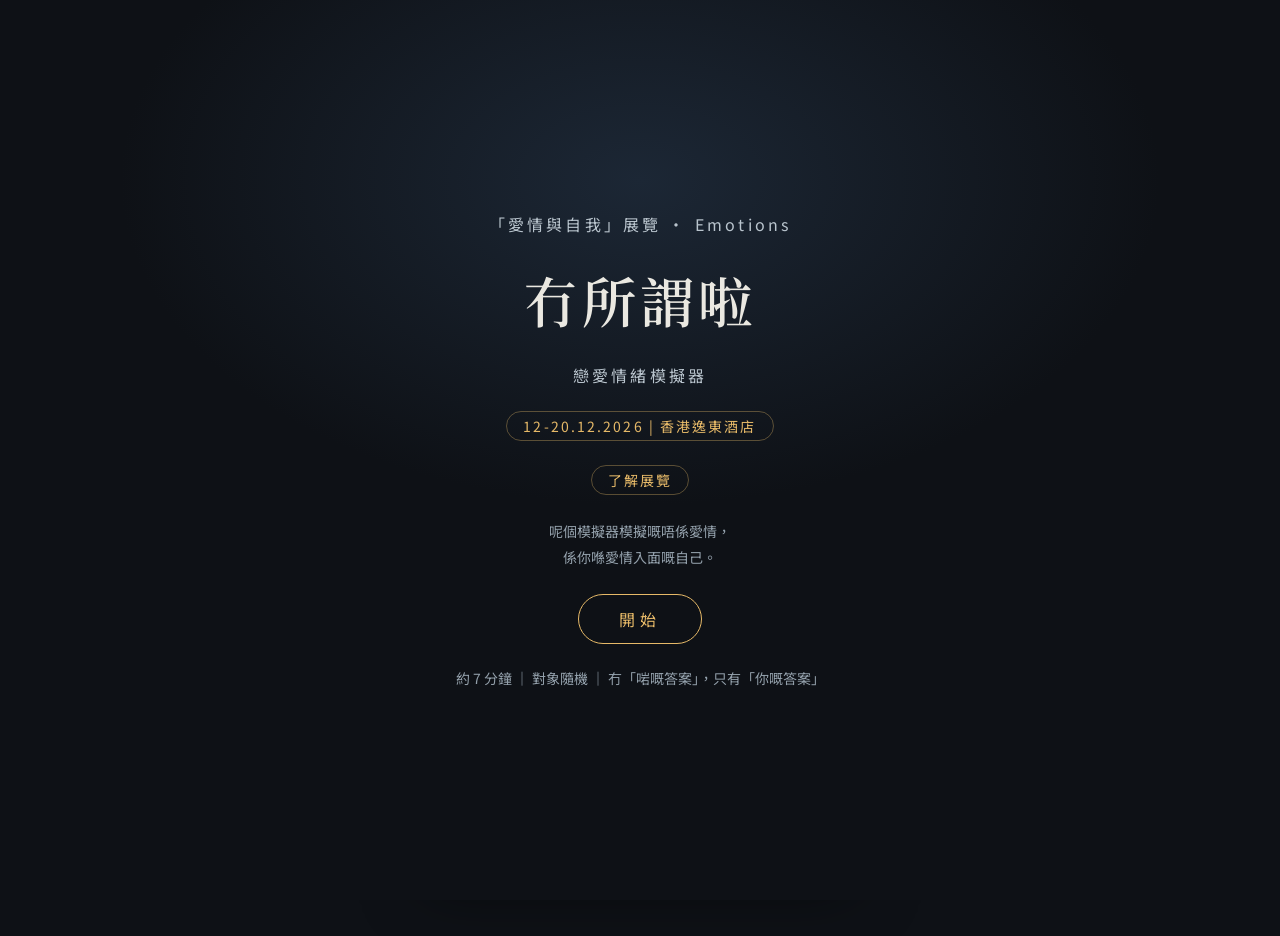
==== commit 22ba05cb: "Add files via upload" ====
--- a/index.html
+++ b/index.html
@@ -1,5 +1,1224 @@
-<!doctype html><html lang="zh-Hant"><head><meta charset="utf-8"><meta name="viewport" content="width=device-width,initial-scale=1"><title>LOVE.EXE｜戀愛上網中 · (Not) a Love Story 不如說愛</title><style>*{box-sizing:border-box}body{margin:0;font-family:Tahoma,Arial,"Microsoft JhengHei",sans-serif;background:#b9c7ff;background-image:radial-gradient(circle at 10% 10%,#ff91d9,transparent 40%),radial-gradient(circle at 90% 60%,#8dfaff,transparent 35%);color:#181958}header{background:linear-gradient(90deg,#0b137d,#a338c6);color:white;padding:13px 5%;font-weight:900;border-bottom:4px ridge white;position:sticky;top:0;z-index:10}main{max-width:1040px;margin:25px auto;background:#f3f4ffed;padding:25px;border:4px ridge white;box-shadow:9px 9px #282e9e}button{cursor:pointer;font:inherit}h1{font-size:clamp(46px,10vw,100px);font-family:Impact,"Arial Black",sans-serif;line-height:1.03;color:white;-webkit-text-stroke:2px #162da0;text-shadow:5px 5px #fa37a6;margin:15px 0 24px}h2{font-size:clamp(30px,6vw,58px);color:#18299d;text-shadow:3px 3px #fda2df;margin:12px 0}.home{padding:40px 20px;text-align:center;border:3px solid #172aa6;background:linear-gradient(125deg,#ffedfa,#bcefff)}.home p{font-weight:bold}.choices{display:grid;grid-template-columns:1fr 1fr;gap:20px;margin:25px 0}.choice{background:linear-gradient(130deg,#fff,#e1d9ff);border:4px outset #fff;box-shadow:5px 5px #1a2e9b;min-height:180px;text-align:left;padding:23px;color:#202c9e}.choice strong{font-size:36px;display:block;margin:20px 0}.choice:hover,.tile:hover{transform:translateY(-3px)}.bar{display:flex;align-items:center;justify-content:space-between;gap:10px;flex-wrap:wrap}.back,.toggle{background:#fff778;border:2px outset white;padding:9px 13px;font-weight:bold;color:#222c8a}.intro{margin:20px 0 28px;border:3px ridge #aab6ff;background:#fff;padding:0 20px 20px;box-shadow:4px 4px #ee9be2}.intro .head{margin:0 -20px 18px;padding:10px 15px;color:white;background:linear-gradient(90deg,#1832aa,#b743c7);font-weight:900}.intro p{font-size:15px;line-height:1.95}.lang{display:flex;gap:10px;margin:12px 0}.lang button{padding:8px 12px;background:#e9eaff;border:1px solid #4953a8}.lang button.active{background:#ffef68;font-weight:bold}.grid{display:grid;grid-template-columns:repeat(3,1fr);gap:18px}.tile{background:white;border:3px ridge #b0b9f9;box-shadow:4px 4px #bd55c3;padding:0;text-align:left;overflow:hidden}.tile img{width:100%;height:225px;object-fit:contain}.tile div{padding:14px}.tile b{display:block;color:#18299d;font-size:18px}.tile p{line-height:1.6}.detail{max-width:790px;margin:25px auto}.detail img{width:100%;max-height:680px;object-fit:contain;background:white;border:4px ridge #bbb}.panel{margin:15px 0;background:white;border:2px solid #8f9ee6;padding:18px;line-height:1.9}.panel h3{margin:-18px -18px 15px;padding:8px 15px;background:linear-gradient(90deg,#1538a8,#a93db8);color:white;font-size:14px}.ticker{background:#121680;color:#ffff77;padding:9px;overflow:hidden;white-space:nowrap;margin-bottom:20px;font-weight:bold}.ticker span{display:inline-block;animation:move 18s linear infinite}@keyframes move{from{transform:translateX(100%)}to{transform:translateX(-100%)}}footer{margin-top:40px;border-top:2px dashed #7676b0;padding-top:18px;font-size:12px;color:#555}@media(max-width:700px){main{margin:8px;padding:12px}.choices{grid-template-columns:1fr}.grid{grid-template-columns:repeat(2,1fr);gap:10px}.tile img{height:150px}.tile b{font-size:14px}.tile div{padding:9px}.choice{min-height:130px}.choice strong{font-size:29px}.intro{padding:0 13px 13px}.intro .head{margin:0 -13px 13px}}@media(prefers-reduced-motion:reduce){.ticker span{animation:none}}.original-post{white-space:pre-wrap;overflow-wrap:anywhere;line-height:1.95;background:#fffdf5;padding:18px;border:2px dashed #8d76e8;color:#252042;font-size:15px}.intro p{white-space:pre-line}
-/* LOVE.EXE BBS edition */
-body{background-image:repeating-linear-gradient(0deg,rgba(255,255,255,.17) 0 1px,transparent 1px 6px),radial-gradient(circle at 12% 15%,#ff9bdc,transparent 33%),radial-gradient(circle at 85% 30%,#83efff,transparent 35%)}main{position:relative}main:before{content:'♥ ONLINE NOW  520  ♥';display:block;text-align:right;font:bold 11px monospace;color:#d90084;padding:4px 9px}.bar{border:3px ridge #d5dfff;background:linear-gradient(90deg,#142d9c,#a42bc3)!important;color:white!important;padding:10px!important;box-shadow:4px 4px #fa52b5}.bar h2{color:white!important;text-shadow:2px 2px #14217c}.panel{border:2px ridge #9eafe9!important;box-shadow:4px 4px #d681e3;background:#fffef9!important}.panel h3{background:linear-gradient(90deg,#1634a3,#9c3cd3)!important;color:#fff!important;padding:9px!important;margin:-14px -14px 14px!important}.tile{transition:transform .16s,box-shadow .16s}.tile:hover{transform:rotate(-1.2deg) translateY(-4px);box-shadow:6px 7px #fa38ad}.intro{box-shadow:5px 5px #ff79c8}.intro .head{letter-spacing:.06em}.bbs-stats{background:#fff9c8;border:2px dashed #fa45b0;padding:10px 14px;margin:15px 0;font:bold 12px monospace;color:#182b94;display:flex;justify-content:space-between;gap:8px;flex-wrap:wrap}.stamp{display:inline-block;transform:rotate(-4deg);padding:5px 9px;border:2px solid #e50091;color:#c30086;font-weight:900;font-size:12px;background:#fff0fb}.forum-reaction{padding:12px 14px;border:2px dotted #6b77d5;background:#f5f2ff;margin:12px 0;font-size:13px;line-height:1.8}.forum-reaction b{color:#bd0088}.random-btn{background:#fff53d!important;color:#18166c!important;border:2px outset white!important;box-shadow:3px 3px #e6009d!important;font-weight:900}.meme-frame{background:#fff;border:3px ridge #e3dfff;padding:8px}.meme-frame img{max-height:580px;object-fit:contain}.ticker span{animation-duration:18s}@media(max-width:650px){.bbs-stats{font-size:10px}.panel h3{margin:-14px -14px 14px!important}}
-header{display:flex;align-items:center;justify-content:space-between;gap:10px}.home-always{background:#fff06b;color:#17166f;border:2px outset white;padding:8px 13px;font-weight:900;cursor:pointer;white-space:nowrap;box-shadow:3px 3px #ff56af}.home-always:hover{background:#ffaddb}@media(max-width:480px){.home-always{font-size:12px;padding:7px}} @keyframes typingCursorBlink{0%,49%{opacity:1}50%,100%{opacity:0}}.typing-cursor{display:inline-block;animation:typingCursorBlink 1s steps(1,end) infinite;color:#ff3bb9}@media(prefers-reduced-motion:reduce){.typing-cursor{animation:none}}.top-controls{display:flex;gap:8px;flex-wrap:wrap;justify-content:flex-end}html[lang="zh-Hant"] main:before{content:"♥ 在線人數 520 ♥"} @media(max-width:480px){header{flex-wrap:wrap}.top-controls{gap:5px}} </style></head><body><header>♥ (Not) a Love Story 不如說愛 <small> / LOVE.EXE</small><button class="home-always" onclick="go('home')">⌂ 返回主頁</button></header><main><div class="ticker"><span>★ 歡迎光臨戀愛互聯網 ★ 潮文／MEME／沉船／已讀不回 ★ WELCOME 2 LOVE.EXE ★</span></div><div class="bbs-stats"><span>● STATUS: ONLINE</span><span>訪客編號 #5201314</span><span>LAST UPDATE: LOVE.EXE</span></div><div id="root"></div></main><script>const IMAGES=["[data-uri]", "[data-uri]", "[data-uri]